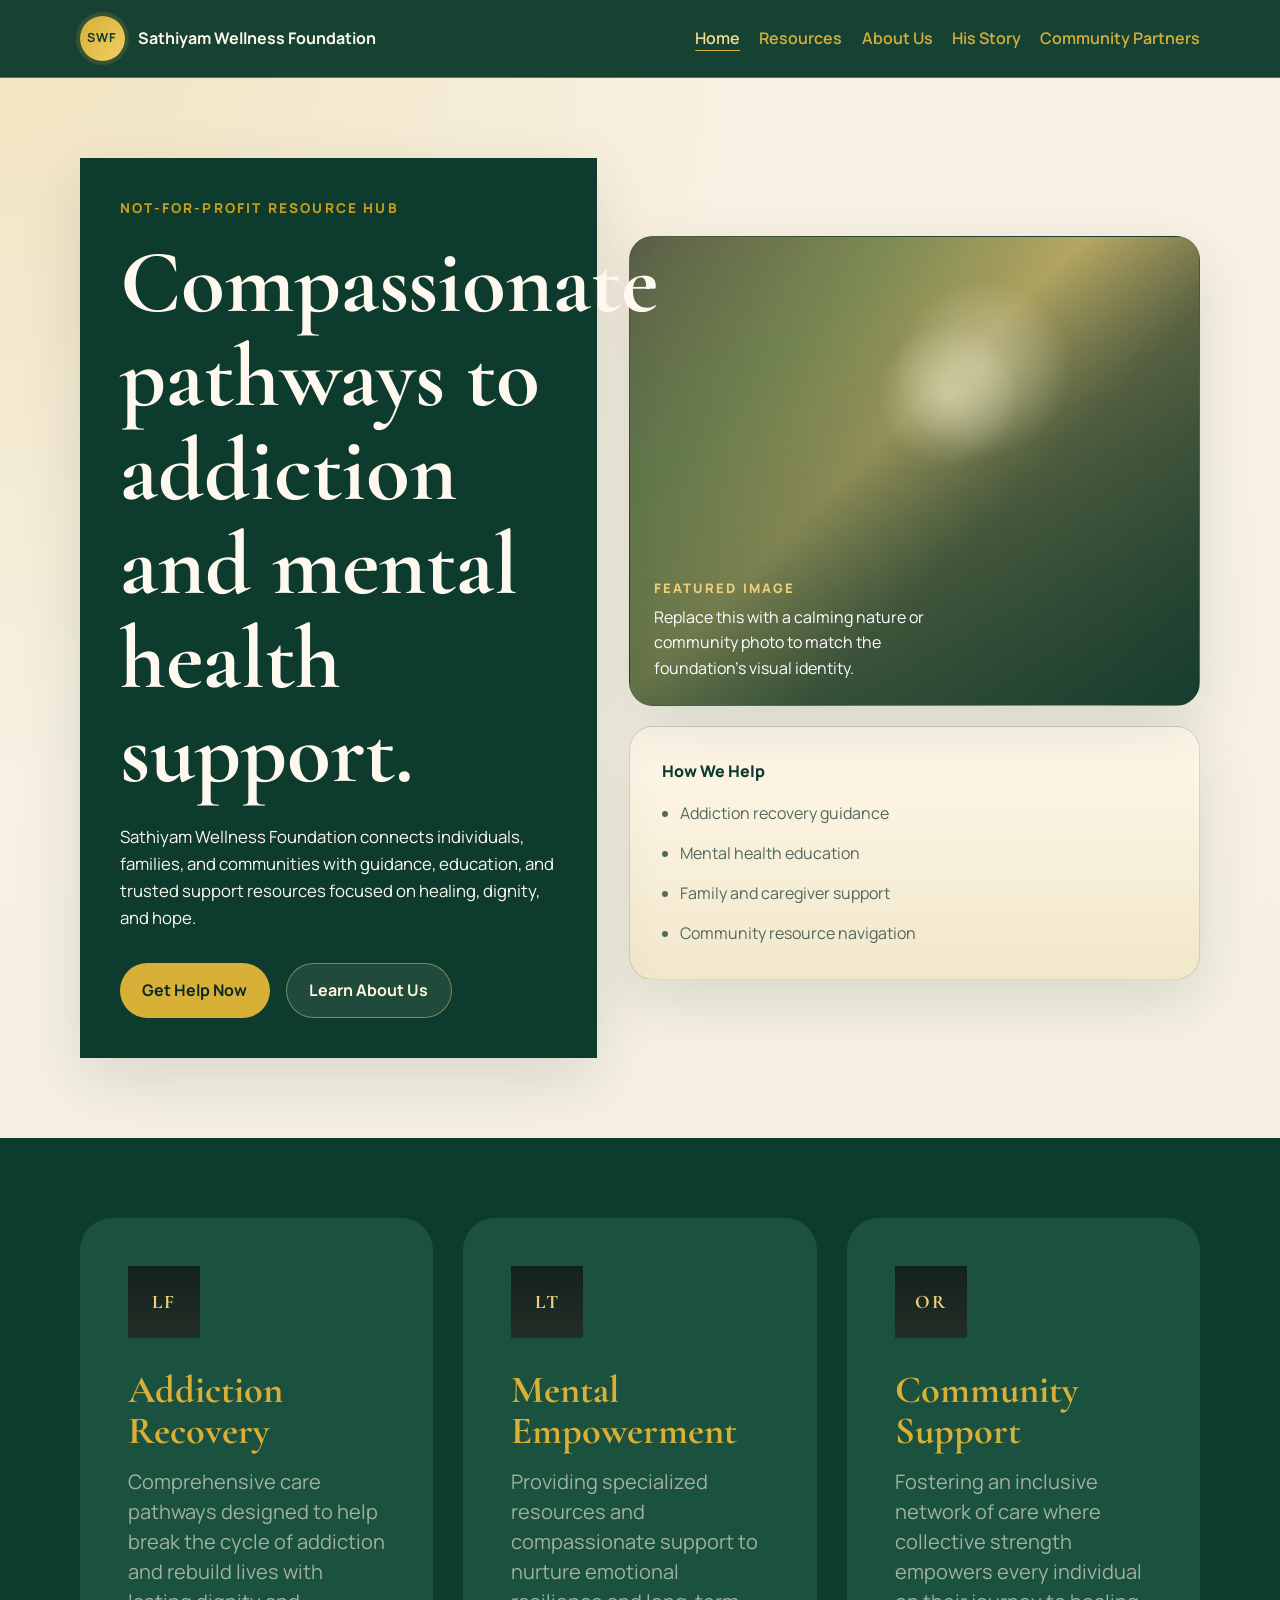
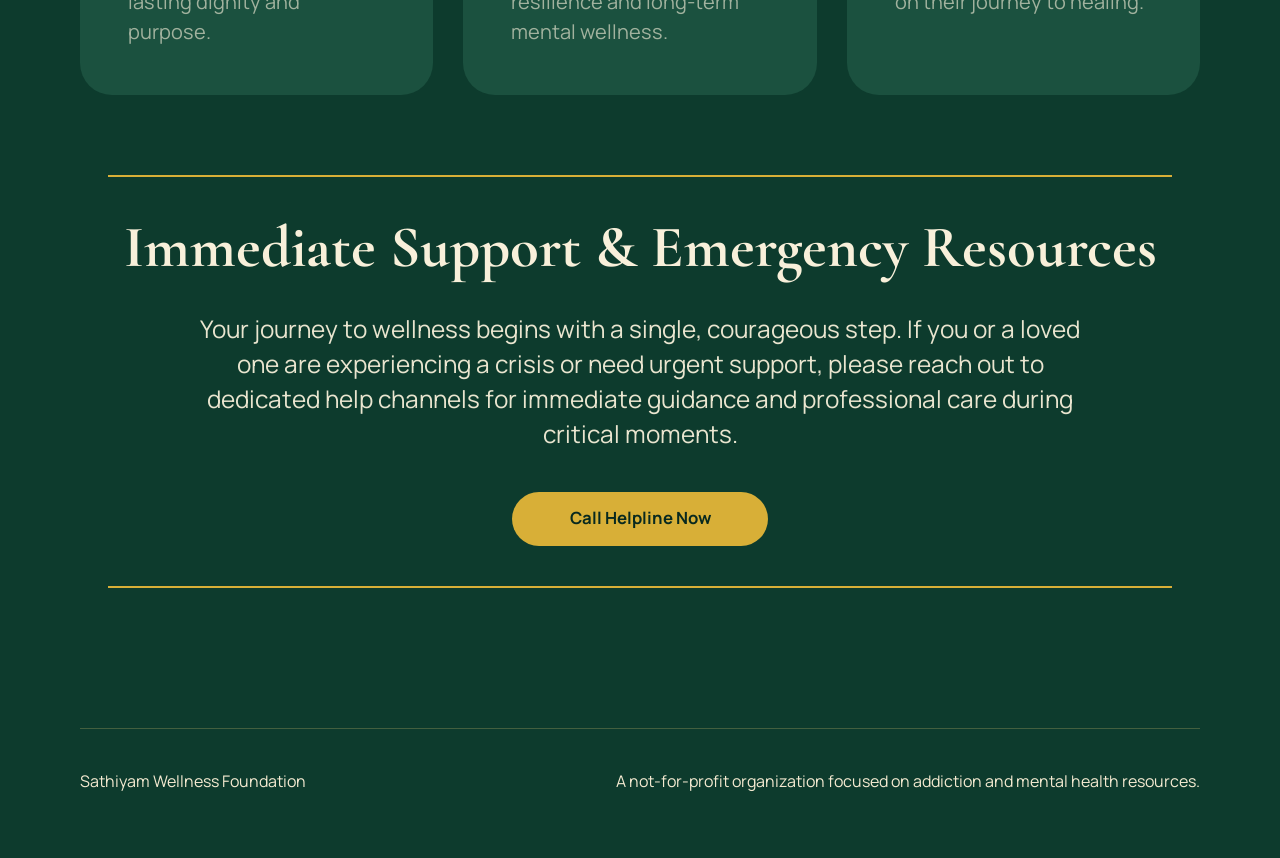
==== index.html @ e99c115e "Initial Website" ====
<!DOCTYPE html>
<html lang="en">
<head>
  <meta charset="UTF-8">
  <meta name="viewport" content="width=device-width, initial-scale=1.0">
  <title>Sathiyam Wellness Foundation</title>
  <meta
    name="description"
    content="Sathiyam Wellness Foundation is a not-for-profit resource hub for addiction and mental health support, education, and community connection."
  >
  <link rel="preconnect" href="https://fonts.googleapis.com">
  <link rel="preconnect" href="https://fonts.gstatic.com" crossorigin>
  <link
    href="https://fonts.googleapis.com/css2?family=Cormorant+Garamond:wght@500;600;700&family=Manrope:wght@400;500;600;700&display=swap"
    rel="stylesheet"
  >
  <link rel="stylesheet" href="styles.css">
</head>
<body>
  <header class="site-header">
    <div class="container">
      <nav class="topbar" aria-label="Primary">
        <a class="brand" href="index.html">
          <span class="brand-mark">SWF</span>
          <span class="brand-text">Sathiyam Wellness Foundation</span>
        </a>
        <div class="nav-links">
          <a href="index.html" aria-current="page">Home</a>
          <a href="resources.html">Resources</a>
          <a href="about.html">About Us</a>
          <a href="his-story.html">His Story</a>
          <a href="community-partners.html">Community Partners</a>
        </div>
      </nav>
    </div>
  </header>

  <main>
    <section class="hero">
      <div class="container hero-grid">
        <div class="hero-copy">
          <p class="eyebrow">Not-for-Profit Resource Hub</p>
          <h1>Compassionate pathways to addiction and mental health support.</h1>
          <p class="hero-text">
            Sathiyam Wellness Foundation connects individuals, families, and communities
            with guidance, education, and trusted support resources focused on healing,
            dignity, and hope.
          </p>
          <div class="hero-actions">
            <a class="button button-primary" href="resources.html">Get Help Now</a>
            <a class="button button-secondary" href="about.html">Learn About Us</a>
          </div>
        </div>

        <div class="hero-visuals">
          <div class="image-placeholder image-placeholder-large" aria-label="Featured image area">
            <div>
              <p class="image-label">Featured Image</p>
              <p class="image-copy">Replace this with a calming nature or community photo to match the foundation's visual identity.</p>
            </div>
          </div>

          <aside class="hero-card" aria-label="Key support areas">
            <p class="card-label">How We Help</p>
            <ul class="support-list">
              <li>Addiction recovery guidance</li>
              <li>Mental health education</li>
              <li>Family and caregiver support</li>
              <li>Community resource navigation</li>
            </ul>
          </aside>
        </div>
      </div>
    </section>

    <section class="section theme-band">
      <div class="container feature-grid">
        <article class="feature-card">
          <div class="feature-icon" aria-hidden="true">LF</div>
          <h3>Addiction Recovery</h3>
          <p>
            Comprehensive care pathways designed to help break the cycle of
            addiction and rebuild lives with lasting dignity and purpose.
          </p>
        </article>
        <article class="feature-card">
          <div class="feature-icon" aria-hidden="true">LT</div>
          <h3>Mental Empowerment</h3>
          <p>
            Providing specialized resources and compassionate support to nurture
            emotional resilience and long-term mental wellness.
          </p>
        </article>
        <article class="feature-card">
          <div class="feature-icon" aria-hidden="true">OR</div>
          <h3>Community Support</h3>
          <p>
            Fostering an inclusive network of care where collective strength
            empowers every individual on their journey to healing.
          </p>
        </article>
      </div>
    </section>

    <section class="section theme-band theme-band-tight">
      <div class="container emergency-panel">
        <div class="emergency-rule" aria-hidden="true"></div>
        <div class="emergency-copy">
          <h2>Immediate Support &amp; Emergency Resources</h2>
          <p>
            Your journey to wellness begins with a single, courageous step. If
            you or a loved one are experiencing a crisis or need urgent support,
            please reach out to dedicated help channels for immediate guidance and
            professional care during critical moments.
          </p>
        </div>
        <a class="button button-primary emergency-button" href="resources.html">Call Helpline Now</a>
        <div class="emergency-rule" aria-hidden="true"></div>
      </div>
    </section>
  </main>

  <footer class="site-footer">
    <div class="container footer-content">
      <p>Sathiyam Wellness Foundation</p>
      <p>A not-for-profit organization focused on addiction and mental health resources.</p>
    </div>
  </footer>
</body>
</html>
---- styles.css ----
:root {
  --bg: #f5f0e3;
  --bg-soft: #e8dcc0;
  --surface: rgba(255, 250, 241, 0.9);
  --surface-strong: #fff8ea;
  --text: #153528;
  --muted: #53685f;
  --line: rgba(15, 59, 45, 0.16);
  --primary: #0d3b2d;
  --primary-dark: #08291f;
  --secondary-green: #1b513f;
  --accent: #d8af37;
  --accent-strong: #c79c1f;
  --accent-soft: #ecd17a;
  --shadow: 0 22px 60px rgba(8, 41, 31, 0.12);
  --radius: 24px;
  --container: 1120px;
}

* {
  box-sizing: border-box;
}

html {
  scroll-behavior: smooth;
}

body {
  margin: 0;
  font-family: "Manrope", sans-serif;
  color: var(--text);
  background:
    radial-gradient(circle at top left, rgba(216, 175, 55, 0.22), transparent 28%),
    linear-gradient(180deg, #f8f2e4 0%, var(--bg) 52%, #efe6d2 100%);
  line-height: 1.6;
}

a {
  color: inherit;
  text-decoration: none;
}

img {
  max-width: 100%;
  display: block;
}

.container {
  width: min(calc(100% - 2rem), var(--container));
  margin: 0 auto;
}

.site-header {
  position: sticky;
  top: 0;
  z-index: 10;
  backdrop-filter: blur(14px);
  background: rgba(13, 59, 45, 0.96);
  border-bottom: 1px solid rgba(236, 209, 122, 0.35);
}

.topbar {
  display: flex;
  align-items: center;
  justify-content: space-between;
  gap: 1.5rem;
  padding: 1rem 0;
}

.brand {
  display: inline-flex;
  align-items: center;
  gap: 0.85rem;
  font-weight: 700;
  color: #fff7e8;
}

.brand-mark {
  display: inline-grid;
  place-items: center;
  width: 2.8rem;
  height: 2.8rem;
  border-radius: 999px;
  background: linear-gradient(135deg, var(--accent), #f0cf63);
  color: var(--primary);
  letter-spacing: 0.08em;
  font-size: 0.78rem;
  box-shadow: 0 0 0 4px rgba(216, 175, 55, 0.16);
}

.brand-text {
  max-width: 15rem;
  line-height: 1.15;
}

.nav-links {
  display: flex;
  flex-wrap: wrap;
  justify-content: flex-end;
  gap: 1.2rem;
}

.nav-links a {
  color: var(--accent);
  font-weight: 600;
}

.nav-links a[aria-current="page"],
.nav-links a:hover,
.nav-links a:focus-visible {
  color: #f7dc8f;
}

.nav-links a[aria-current="page"] {
  text-decoration: underline;
  text-decoration-color: var(--accent);
  text-underline-offset: 0.35rem;
}

.hero,
.section {
  padding: 5rem 0;
}

.hero-grid {
  display: grid;
  grid-template-columns: minmax(0, 0.95fr) minmax(340px, 1.05fr);
  gap: 2rem;
  align-items: center;
}

.eyebrow {
  margin: 0 0 1rem;
  color: var(--accent-strong);
  font-size: 0.85rem;
  font-weight: 800;
  letter-spacing: 0.16em;
  text-transform: uppercase;
}

h1,
h2,
h3 {
  margin: 0;
  font-family: "Cormorant Garamond", serif;
  line-height: 1.05;
}

h1 {
  font-size: clamp(3rem, 7vw, 5.7rem);
  max-width: 11ch;
}

h2 {
  font-size: clamp(2.2rem, 5vw, 3.6rem);
  max-width: 15ch;
}

h3 {
  font-size: 1.8rem;
  margin-bottom: 0.75rem;
}

.hero-text,
.page-copy p {
  color: var(--muted);
  font-size: 1.05rem;
}

.hero-copy {
  position: relative;
  z-index: 1;
  padding: 2.5rem;
  border-radius: 0 0 0 0;
  background: var(--primary);
  color: #fff8ee;
  box-shadow: var(--shadow);
}

.hero-copy h1,
.hero-copy .hero-text {
  color: #fff8ee;
}

.hero-text {
  max-width: 58ch;
  margin: 1.5rem 0 0;
}

.hero-actions {
  display: flex;
  flex-wrap: wrap;
  gap: 1rem;
  margin-top: 2rem;
}

.button {
  display: inline-flex;
  align-items: center;
  justify-content: center;
  min-height: 3.25rem;
  padding: 0.85rem 1.4rem;
  border-radius: 999px;
  font-weight: 700;
  transition: transform 160ms ease, background-color 160ms ease, color 160ms ease;
}

.button:hover,
.button:focus-visible {
  transform: translateY(-1px);
}

.button-primary {
  background: var(--accent);
  color: var(--primary-dark);
}

.button-primary:hover,
.button-primary:focus-visible {
  background: #ebc95d;
}

.button-secondary {
  border: 1px solid rgba(236, 209, 122, 0.46);
  background: rgba(255, 248, 234, 0.08);
  color: #fff6df;
}

.button-secondary:hover,
.button-secondary:focus-visible {
  background: rgba(236, 209, 122, 0.14);
}

.hero-card,
.page-panel,
.image-placeholder,
.feature-card {
  border: 1px solid var(--line);
  border-radius: var(--radius);
  background: var(--surface);
  box-shadow: var(--shadow);
}

.hero-visuals {
  display: grid;
  gap: 1.25rem;
}

.hero-card {
  padding: 2rem;
  background:
    linear-gradient(180deg, rgba(255, 248, 234, 0.98), rgba(241, 231, 201, 0.98));
}

.card-label {
  margin: 0 0 1rem;
  font-weight: 800;
  color: var(--primary);
}

.image-placeholder {
  position: relative;
  overflow: hidden;
  padding: 1.5rem;
  display: flex;
  align-items: end;
  min-height: 260px;
  background:
    linear-gradient(180deg, rgba(13, 59, 45, 0.12), rgba(13, 59, 45, 0.56)),
    radial-gradient(circle at 62% 28%, rgba(255, 239, 188, 0.78), transparent 18%),
    linear-gradient(135deg, #5d5c42 0%, #8e9656 26%, #ceb66a 44%, #6b6b46 62%, #233f2f 100%);
  color: #fff;
}

.image-placeholder::before {
  content: "";
  position: absolute;
  inset: 0;
  background:
    linear-gradient(135deg, rgba(255, 255, 255, 0.04), transparent 42%),
    radial-gradient(circle at 56% 34%, rgba(255, 247, 215, 0.45), transparent 16%);
  pointer-events: none;
}

.image-placeholder-large {
  min-height: 470px;
}

.image-placeholder-tall {
  min-height: 420px;
}

.image-label {
  margin: 0 0 0.35rem;
  color: var(--accent-soft);
  font-size: 0.82rem;
  font-weight: 800;
  letter-spacing: 0.16em;
  text-transform: uppercase;
}

.image-copy {
  margin: 0;
  max-width: 28ch;
  font-size: 1rem;
}

.support-list {
  margin: 0;
  padding-left: 1.15rem;
  color: var(--muted);
}

.support-list li + li {
  margin-top: 0.9rem;
}

.page-panel {
  padding: 2rem;
}

.resources-section {
  padding-top: 2.5rem;
}

.resources-header {
  display: grid;
  gap: 1rem;
  margin-bottom: 2rem;
}

.resources-header h2 {
  max-width: 18ch;
}

.resource-grid {
  display: grid;
  grid-template-columns: repeat(3, minmax(0, 1fr));
  gap: 1.5rem;
}

.resource-card {
  display: grid;
  gap: 1rem;
  padding: 1.75rem;
  border: 1px solid rgba(15, 59, 45, 0.14);
  border-radius: 1.5rem;
  background: rgba(255, 250, 241, 0.92);
  box-shadow: var(--shadow);
}

.resource-type {
  margin: 0;
  color: var(--accent-strong);
  font-size: 0.82rem;
  font-weight: 800;
  letter-spacing: 0.12em;
  text-transform: uppercase;
}

.resource-card h3 {
  margin-bottom: 0;
  color: var(--primary);
  font-size: 2.1rem;
}

.resource-description {
  margin: 0;
  color: var(--muted);
}

.resource-meta {
  display: grid;
  gap: 0.65rem;
  padding-top: 0.35rem;
  border-top: 1px solid rgba(15, 59, 45, 0.12);
}

.resource-meta p {
  margin: 0;
  color: var(--text);
  word-break: break-word;
}

.resource-meta span {
  display: inline-block;
  min-width: 5.4rem;
  color: var(--primary);
  font-weight: 700;
}

.theme-band {
  background: var(--primary);
  color: #f8f0da;
}

.theme-band-tight {
  padding-top: 0;
}

.feature-grid {
  display: grid;
  grid-template-columns: repeat(3, minmax(0, 1fr));
  gap: 1.9rem;
}

.feature-card {
  min-height: 350px;
  padding: 3rem;
  border: none;
  background: var(--secondary-green);
  color: #f6edd9;
  border-radius: 2rem;
  box-shadow: none;
}

.feature-icon {
  display: inline-grid;
  place-items: center;
  width: 4.5rem;
  height: 4.5rem;
  margin-bottom: 2rem;
  background: linear-gradient(180deg, rgba(19, 30, 25, 0.92), rgba(35, 43, 36, 0.92));
  color: var(--accent-soft);
  font-family: "Cormorant Garamond", serif;
  font-size: 1.2rem;
  font-weight: 700;
  letter-spacing: 0.08em;
}

.feature-card h3 {
  margin-bottom: 1rem;
  color: var(--accent);
  font-size: clamp(2rem, 3vw, 2.5rem);
}

.feature-card p {
  margin: 0;
  color: rgba(244, 237, 217, 0.62);
  font-size: clamp(1.05rem, 1.6vw, 1.25rem);
  line-height: 1.5;
}

.emergency-panel {
  display: grid;
  gap: 2.5rem;
  padding: 0 1.75rem 1.75rem;
}

.emergency-rule {
  height: 2px;
  background: var(--accent);
}

.emergency-copy {
  display: grid;
  justify-items: center;
  gap: 2rem;
  text-align: center;
}

.emergency-copy h2 {
  max-width: none;
  color: #f8f0da;
  font-size: clamp(2.4rem, 4.6vw, 4.2rem);
}

.emergency-copy p {
  max-width: 56rem;
  margin: 0;
  color: rgba(248, 240, 218, 0.94);
  font-size: clamp(1.15rem, 1.9vw, 1.55rem);
  line-height: 1.45;
}

.emergency-button {
  justify-self: center;
  min-width: 16rem;
  font-size: 1.05rem;
}

.site-footer {
  padding: 2rem 0 3rem;
  background: var(--primary);
}

.footer-content {
  display: flex;
  flex-wrap: wrap;
  justify-content: space-between;
  gap: 1rem;
  color: #f4ead1;
  border-top: 1px solid rgba(236, 209, 122, 0.24);
  padding-top: 1.5rem;
}

.page-hero {
  padding: 4rem 0 5rem;
}

.page-copy {
  max-width: 62ch;
}

@media (max-width: 900px) {
  .hero-grid,
  .feature-grid,
  .resource-grid {
    grid-template-columns: 1fr;
  }

  .topbar {
    align-items: flex-start;
    flex-direction: column;
  }

  .nav-links {
    justify-content: flex-start;
  }

  .hero-copy {
    padding: 2rem;
  }

  .feature-card {
    min-height: auto;
    padding: 2.25rem;
  }

  h1 {
    max-width: 13ch;
  }
}

@media (max-width: 640px) {
  .hero,
  .section,
  .page-hero {
    padding: 3.5rem 0;
  }

  .brand-text {
    max-width: none;
  }

  .nav-links {
    gap: 0.85rem 1rem;
  }

  h1 {
    font-size: clamp(2.6rem, 14vw, 4rem);
  }

  h2 {
    max-width: none;
  }
}
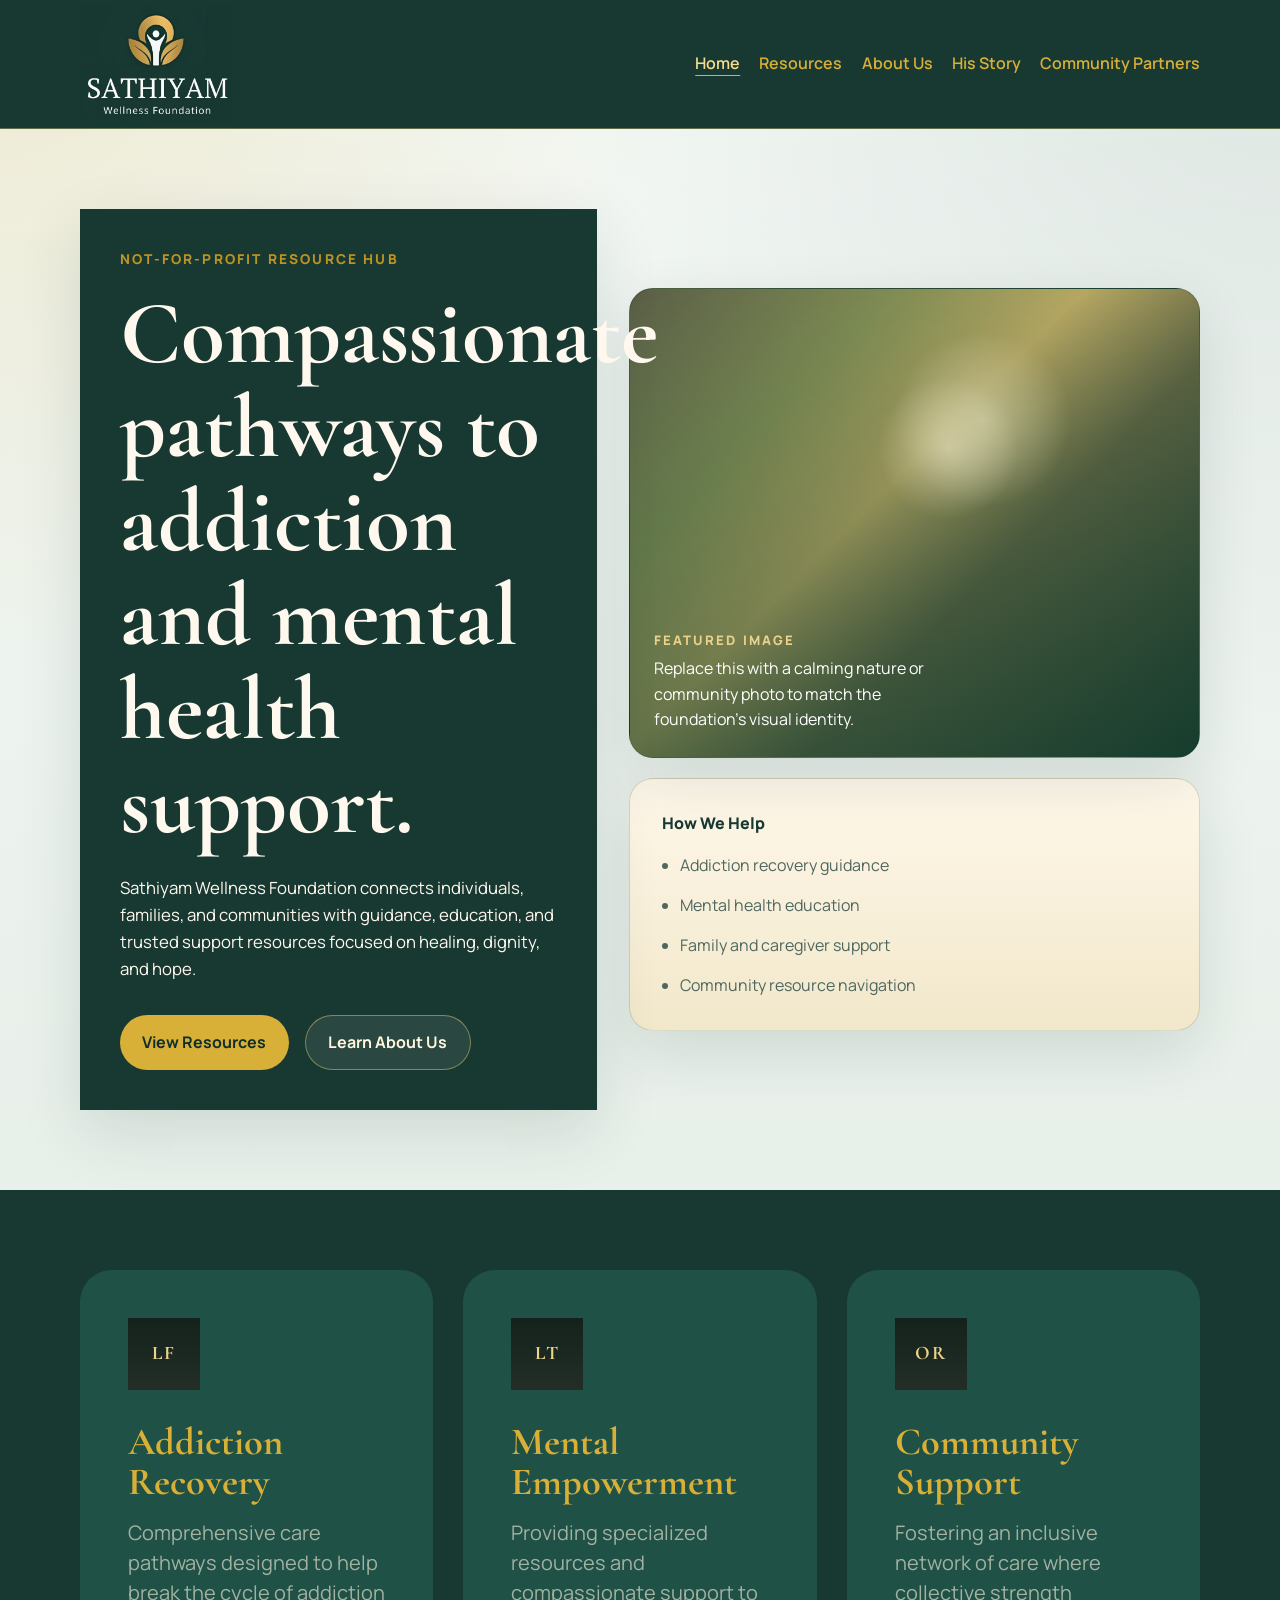
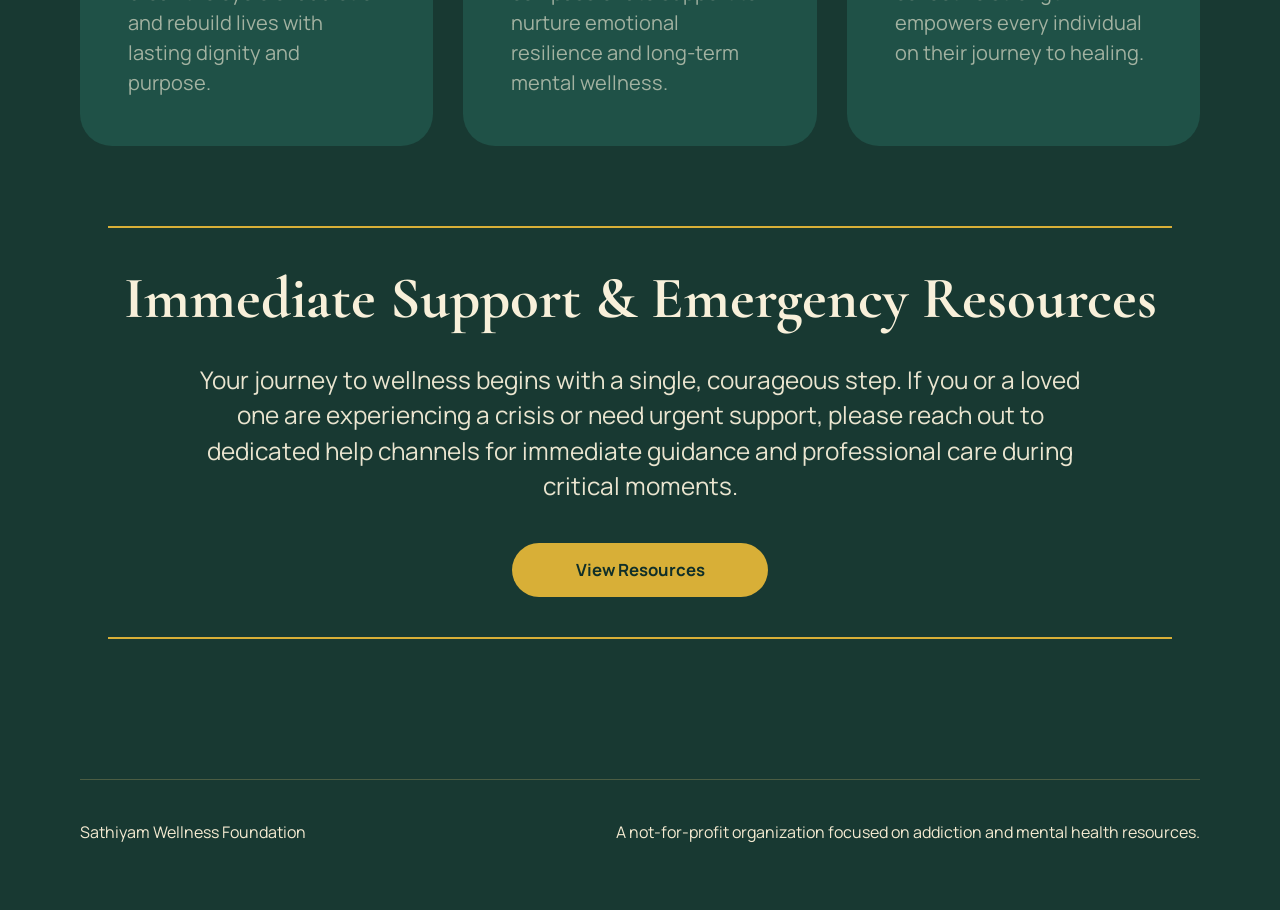
==== commit 32e8cd4e: "Design for About Us nad His Story page and other design ammendments" ====
--- a/index.html
+++ b/index.html
@@ -21,8 +21,7 @@
     <div class="container">
       <nav class="topbar" aria-label="Primary">
         <a class="brand" href="index.html">
-          <span class="brand-mark">SWF</span>
-          <span class="brand-text">Sathiyam Wellness Foundation</span>
+          <img class="brand-mark" src="logo_green_bg_crop.jpg" alt="Sathiyam Wellness Foundation logo">
         </a>
         <div class="nav-links">
           <a href="index.html" aria-current="page">Home</a>
@@ -47,7 +46,7 @@
             dignity, and hope.
           </p>
           <div class="hero-actions">
-            <a class="button button-primary" href="resources.html">Get Help Now</a>
+            <a class="button button-primary" href="resources.html">View Resources</a>
             <a class="button button-secondary" href="about.html">Learn About Us</a>
           </div>
         </div>
@@ -114,7 +113,7 @@
             professional care during critical moments.
           </p>
         </div>
-        <a class="button button-primary emergency-button" href="resources.html">Call Helpline Now</a>
+        <a class="button button-primary emergency-button" href="resources.html">View Resources</a>
         <div class="emergency-rule" aria-hidden="true"></div>
       </div>
     </section>
--- a/styles.css
+++ b/styles.css
@@ -1,18 +1,18 @@
 :root {
-  --bg: #f5f0e3;
-  --bg-soft: #e8dcc0;
-  --surface: rgba(255, 250, 241, 0.9);
-  --surface-strong: #fff8ea;
-  --text: #153528;
-  --muted: #53685f;
-  --line: rgba(15, 59, 45, 0.16);
-  --primary: #0d3b2d;
-  --primary-dark: #08291f;
-  --secondary-green: #1b513f;
+  --bg: #e7efe9;
+  --bg-soft: #d6e3dc;
+  --surface: rgba(249, 252, 250, 0.92);
+  --surface-strong: #f8fcf9;
+  --text: #183932;
+  --muted: #4f675f;
+  --line: rgba(24, 57, 50, 0.16);
+  --primary: #183932;
+  --primary-dark: #102f29;
+  --secondary-green: #1f5147;
   --accent: #d8af37;
-  --accent-strong: #c79c1f;
-  --accent-soft: #ecd17a;
-  --shadow: 0 22px 60px rgba(8, 41, 31, 0.12);
+  --accent-strong: #bd9321;
+  --accent-soft: #ead28a;
+  --shadow: 0 22px 60px rgba(16, 47, 41, 0.12);
   --radius: 24px;
   --container: 1120px;
 }
@@ -30,8 +30,9 @@
   font-family: "Manrope", sans-serif;
   color: var(--text);
   background:
-    radial-gradient(circle at top left, rgba(216, 175, 55, 0.22), transparent 28%),
-    linear-gradient(180deg, #f8f2e4 0%, var(--bg) 52%, #efe6d2 100%);
+    radial-gradient(circle at top left, rgba(216, 175, 55, 0.18), transparent 24%),
+    radial-gradient(circle at top right, rgba(31, 81, 71, 0.1), transparent 26%),
+    linear-gradient(180deg, #f4f8f5 0%, var(--bg) 52%, #dce8e1 100%);
   line-height: 1.6;
 }
 
@@ -55,7 +56,7 @@
   top: 0;
   z-index: 10;
   backdrop-filter: blur(14px);
-  background: rgba(13, 59, 45, 0.96);
+  background: #183932;
   border-bottom: 1px solid rgba(236, 209, 122, 0.35);
 }
 
@@ -64,33 +65,20 @@
   align-items: center;
   justify-content: space-between;
   gap: 1.5rem;
-  padding: 1rem 0;
+  padding: 0.3rem 0;
 }
 
 .brand {
   display: inline-flex;
   align-items: center;
-  gap: 0.85rem;
-  font-weight: 700;
   color: #fff7e8;
 }
 
 .brand-mark {
-  display: inline-grid;
-  place-items: center;
-  width: 2.8rem;
-  height: 2.8rem;
-  border-radius: 999px;
-  background: linear-gradient(135deg, var(--accent), #f0cf63);
-  color: var(--primary);
-  letter-spacing: 0.08em;
-  font-size: 0.78rem;
-  box-shadow: 0 0 0 4px rgba(216, 175, 55, 0.16);
-}
-
-.brand-text {
-  max-width: 15rem;
-  line-height: 1.15;
+  width: clamp(7rem, 14vw, 9.5rem);
+  height: auto;
+  object-fit: contain;
+  flex-shrink: 0;
 }
 
 .nav-links {
@@ -502,10 +490,80 @@
   max-width: 62ch;
 }
 
+.story-layout {
+  display: grid;
+  grid-template-columns: minmax(0, 1fr) minmax(0, 1fr);
+  gap: 2rem;
+  align-items: stretch;
+}
+
+.story-text {
+  display: flex;
+  flex-direction: column;
+  justify-content: center;
+  padding: 0.5rem 0.5rem 0.5rem 0;
+}
+
+.story-copy {
+  max-width: 60ch;
+}
+
+.story-copy p {
+  margin: 0;
+  color: var(--muted);
+  font-size: 1.05rem;
+}
+
+.story-copy .section-heading {
+  display: inline-flex;
+  align-items: center;
+  gap: 0.8rem;
+  margin: 0 0 1.4rem;
+  color: var(--primary);
+  font-family: "Cormorant Garamond", serif;
+  font-size: 1.65rem;
+  font-weight: 700;
+  letter-spacing: 0.02em;
+  line-height: 1.1;
+}
+
+.story-copy .section-heading::before {
+  content: "";
+  width: 2.5rem;
+  height: 1px;
+  background: linear-gradient(90deg, var(--accent), rgba(216, 175, 55, 0.15));
+}
+
+.story-copy p + p {
+  margin-top: 1.2rem;
+}
+
+.story-image-slot {
+  min-height: 420px;
+}
+
+.story-image-placeholder {
+  height: 100%;
+  min-height: 420px;
+  border: 1px solid var(--line);
+  border-radius: var(--radius);
+  background:
+    linear-gradient(180deg, rgba(13, 59, 45, 0.18), rgba(13, 59, 45, 0.52)),
+    radial-gradient(circle at 68% 22%, rgba(255, 240, 192, 0.72), transparent 18%),
+    linear-gradient(135deg, #435343 0%, #7f8a58 28%, #d5b86a 56%, #284738 100%);
+  box-shadow: var(--shadow);
+  color: #fff8ee;
+  display: flex;
+  flex-direction: column;
+  justify-content: flex-end;
+  padding: 2rem;
+}
+
 @media (max-width: 900px) {
   .hero-grid,
   .feature-grid,
-  .resource-grid {
+  .resource-grid,
+  .story-layout {
     grid-template-columns: 1fr;
   }
 
@@ -525,6 +583,10 @@
   .feature-card {
     min-height: auto;
     padding: 2.25rem;
+  }
+
+  .story-text {
+    padding-right: 0;
   }
 
   h1 {
@@ -539,10 +601,6 @@
     padding: 3.5rem 0;
   }
 
-  .brand-text {
-    max-width: none;
-  }
-
   .nav-links {
     gap: 0.85rem 1rem;
   }
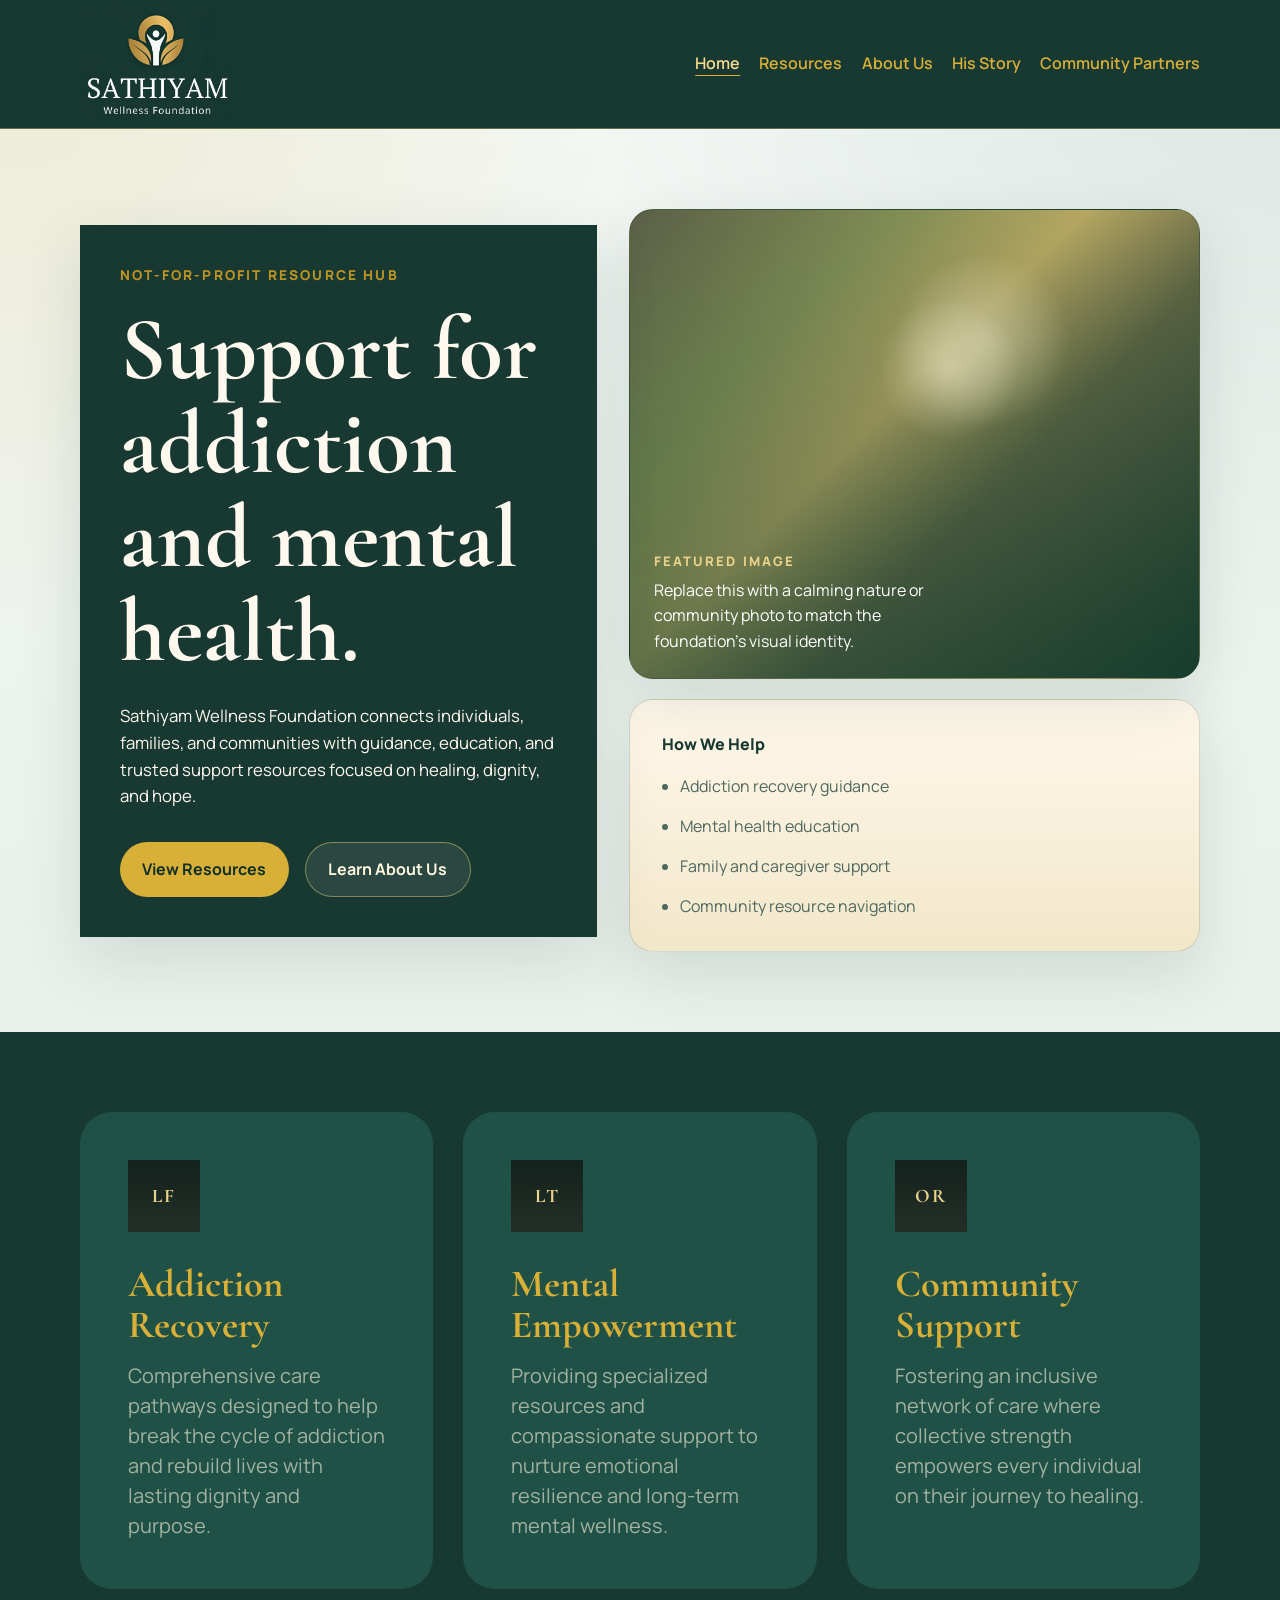
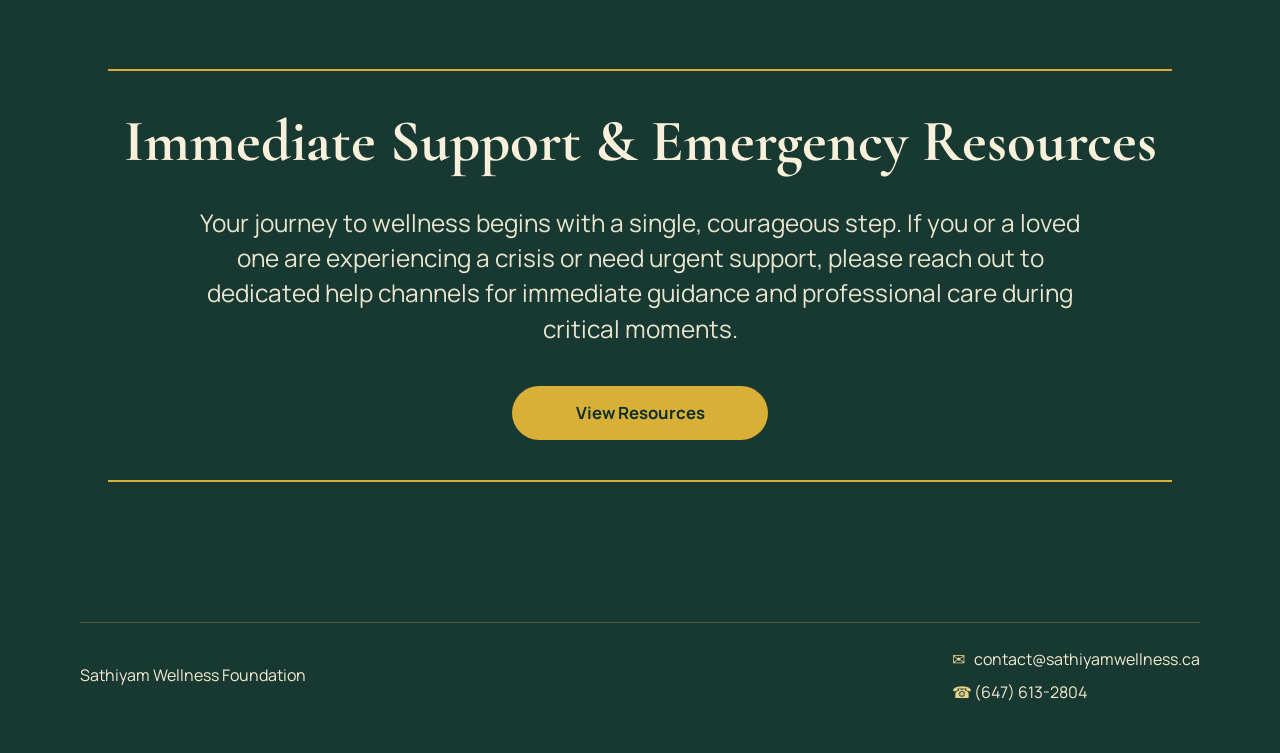
==== commit a9c4fc5c: "Footer addition and other small revisions" ====
--- a/index.html
+++ b/index.html
@@ -39,7 +39,7 @@
       <div class="container hero-grid">
         <div class="hero-copy">
           <p class="eyebrow">Not-for-Profit Resource Hub</p>
-          <h1>Compassionate pathways to addiction and mental health support.</h1>
+          <h1>Support for addiction and mental health.</h1>
           <p class="hero-text">
             Sathiyam Wellness Foundation connects individuals, families, and communities
             with guidance, education, and trusted support resources focused on healing,
@@ -122,7 +122,10 @@
   <footer class="site-footer">
     <div class="container footer-content">
       <p>Sathiyam Wellness Foundation</p>
-      <p>A not-for-profit organization focused on addiction and mental health resources.</p>
+      <div class="footer-contact">
+        <p><span aria-hidden="true">✉</span> <a href="mailto:contact@sathiyamwellness.ca">contact@sathiyamwellness.ca</a></p>
+        <p><span aria-hidden="true">☎</span> <a href="tel:16476132804">(647) 613-2804</a></p>
+      </div>
     </div>
   </footer>
 </body>
--- a/styles.css
+++ b/styles.css
@@ -22,11 +22,15 @@
 }
 
 html {
+  min-height: 100%;
   scroll-behavior: smooth;
 }
 
 body {
-  margin: 0;
+  min-height: 100vh;
+  margin: 0;
+  display: flex;
+  flex-direction: column;
   font-family: "Manrope", sans-serif;
   color: var(--text);
   background:
@@ -34,6 +38,10 @@
     radial-gradient(circle at top right, rgba(31, 81, 71, 0.1), transparent 26%),
     linear-gradient(180deg, #f4f8f5 0%, var(--bg) 52%, #dce8e1 100%);
   line-height: 1.6;
+}
+
+main {
+  flex: 1;
 }
 
 a {
@@ -482,6 +490,20 @@
   padding-top: 1.5rem;
 }
 
+.footer-contact p {
+  margin: 0;
+}
+
+.footer-contact p + p {
+  margin-top: 0.45rem;
+}
+
+.footer-contact span {
+  display: inline-block;
+  width: 1.2rem;
+  color: var(--accent-soft);
+}
+
 .page-hero {
   padding: 4rem 0 5rem;
 }
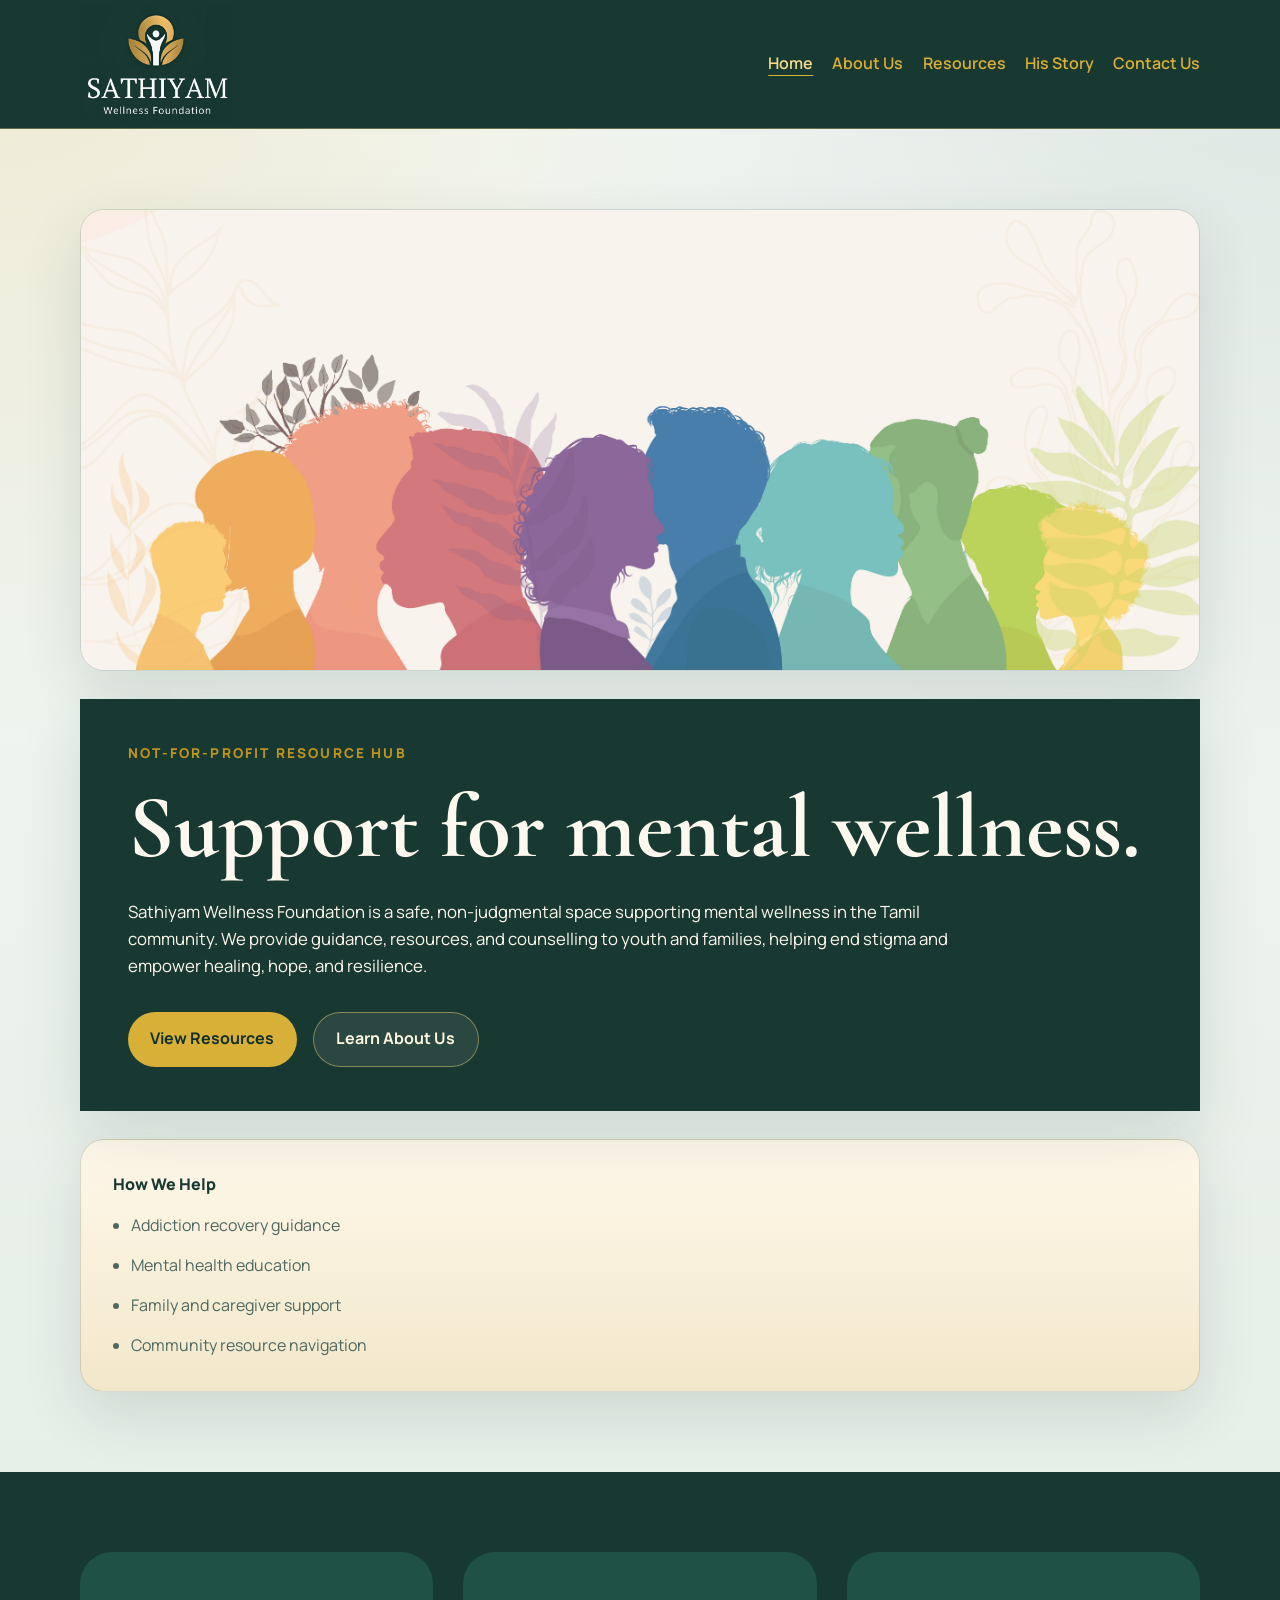
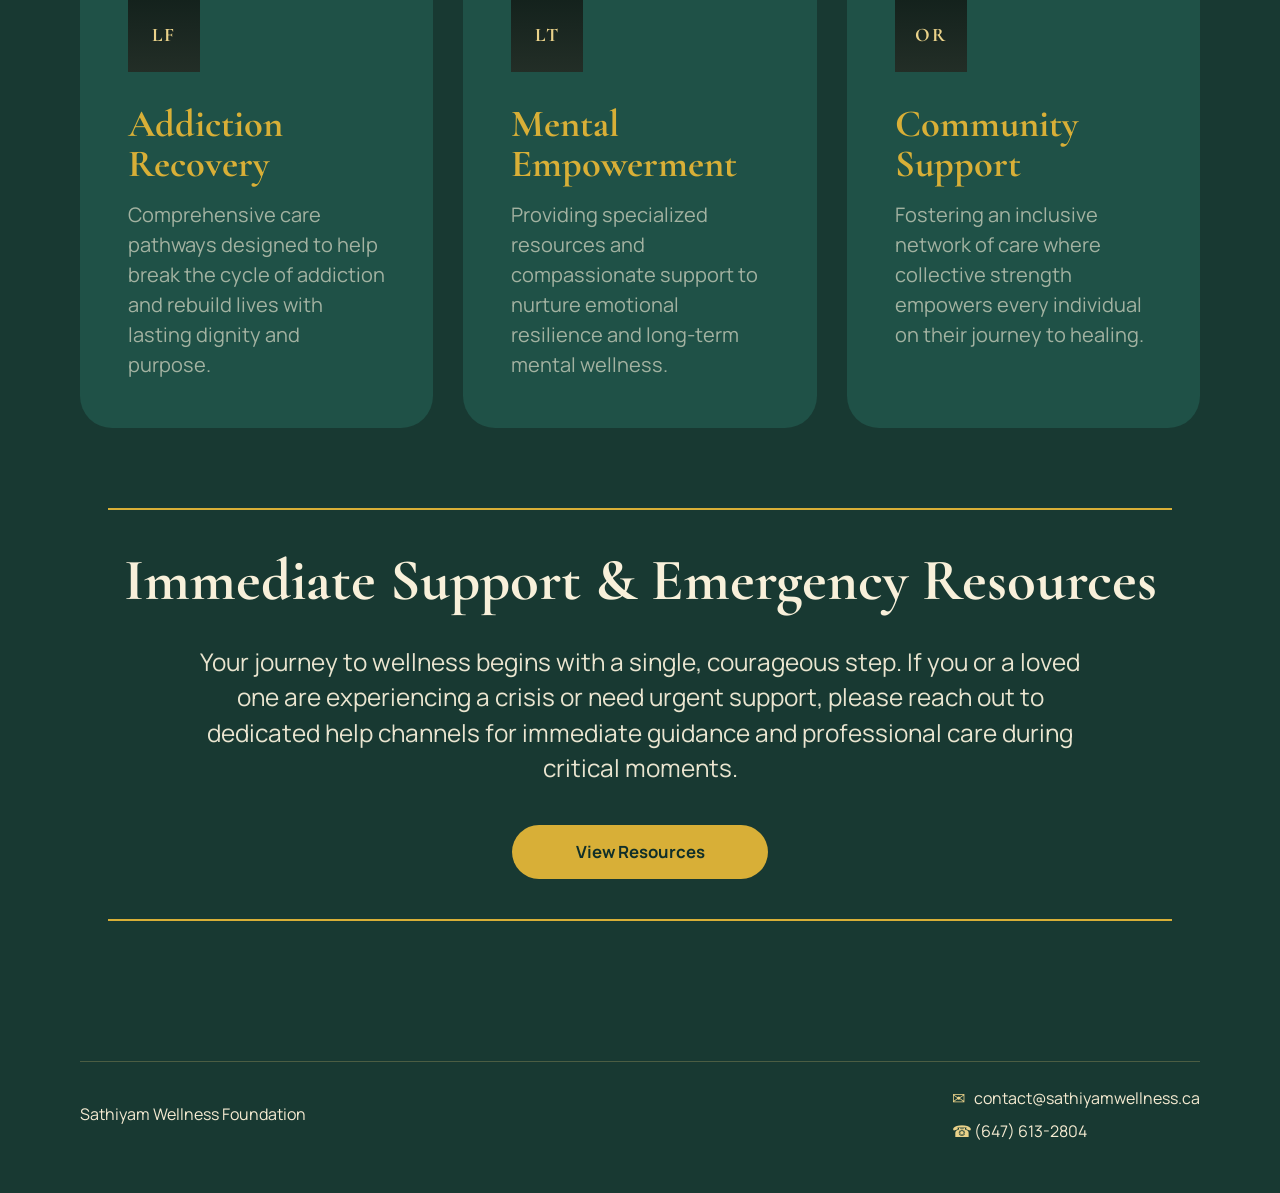
==== commit 5bda0ca3: "Add images and other small amendments" ====
--- a/index.html
+++ b/index.html
@@ -25,10 +25,10 @@
         </a>
         <div class="nav-links">
           <a href="index.html" aria-current="page">Home</a>
+          <a href="about.html">About Us</a>
           <a href="resources.html">Resources</a>
-          <a href="about.html">About Us</a>
           <a href="his-story.html">His Story</a>
-          <a href="community-partners.html">Community Partners</a>
+          <a href="contact.html">Contact Us</a>
         </div>
       </nav>
     </div>
@@ -36,14 +36,16 @@
 
   <main>
     <section class="hero">
-      <div class="container hero-grid">
-        <div class="hero-copy">
+      <div class="container home-flow">
+        <div class="home-banner" aria-label="Featured image area">
+          <img class="home-banner-image" src="home_page.jpg" alt="Sathiyam Wellness Foundation home page featured image">
+        </div>
+
+        <div class="hero-copy home-copy-block">
           <p class="eyebrow">Not-for-Profit Resource Hub</p>
-          <h1>Support for addiction and mental health.</h1>
+          <h1>Support for mental wellness.</h1>
           <p class="hero-text">
-            Sathiyam Wellness Foundation connects individuals, families, and communities
-            with guidance, education, and trusted support resources focused on healing,
-            dignity, and hope.
+            Sathiyam Wellness Foundation is a safe, non-judgmental space supporting mental wellness in the Tamil community. We provide guidance, resources, and counselling to youth and families, helping end stigma and empower healing, hope, and resilience.
           </p>
           <div class="hero-actions">
             <a class="button button-primary" href="resources.html">View Resources</a>
@@ -51,24 +53,15 @@
           </div>
         </div>
 
-        <div class="hero-visuals">
-          <div class="image-placeholder image-placeholder-large" aria-label="Featured image area">
-            <div>
-              <p class="image-label">Featured Image</p>
-              <p class="image-copy">Replace this with a calming nature or community photo to match the foundation's visual identity.</p>
-            </div>
-          </div>
-
-          <aside class="hero-card" aria-label="Key support areas">
-            <p class="card-label">How We Help</p>
-            <ul class="support-list">
-              <li>Addiction recovery guidance</li>
-              <li>Mental health education</li>
-              <li>Family and caregiver support</li>
-              <li>Community resource navigation</li>
-            </ul>
-          </aside>
-        </div>
+        <aside class="hero-card home-support-block" aria-label="Key support areas">
+          <p class="card-label">How We Help</p>
+          <ul class="support-list">
+            <li>Addiction recovery guidance</li>
+            <li>Mental health education</li>
+            <li>Family and caregiver support</li>
+            <li>Community resource navigation</li>
+          </ul>
+        </aside>
       </div>
     </section>
 
--- a/styles.css
+++ b/styles.css
@@ -125,6 +125,11 @@
   align-items: center;
 }
 
+.home-flow {
+  display: grid;
+  gap: 1.75rem;
+}
+
 .eyebrow {
   margin: 0 0 1rem;
   color: var(--accent-strong);
@@ -240,6 +245,43 @@
 .hero-visuals {
   display: grid;
   gap: 1.25rem;
+}
+
+.home-banner {
+  min-height: 360px;
+  overflow: hidden;
+  border: 1px solid var(--line);
+  border-radius: var(--radius);
+  box-shadow: var(--shadow);
+}
+
+.home-banner-image {
+  width: 100%;
+  min-height: 360px;
+  max-height: 460px;
+  object-fit: cover;
+}
+
+.home-copy-block,
+.home-support-block {
+  width: 100%;
+}
+
+.home-copy-block {
+  padding: 2.75rem 3rem;
+}
+
+.home-copy-block h1 {
+  max-width: none;
+}
+
+.home-copy-block .hero-text {
+  max-width: none;
+  width: min(100%, 86ch);
+}
+
+.home-support-block {
+  padding: 2rem 2.25rem;
 }
 
 .hero-card {
@@ -316,33 +358,71 @@
 }
 
 .resources-section {
-  padding-top: 2.5rem;
+  padding-top: 0.25rem;
 }
 
 .resources-header {
   display: grid;
+  gap: 0.8rem;
+  margin-bottom: 2.2rem;
+}
+
+.resources-title {
+  display: inline-flex;
+  align-items: center;
   gap: 1rem;
-  margin-bottom: 2rem;
-}
-
-.resources-header h2 {
-  max-width: 18ch;
+  margin: 0;
+  color: var(--primary);
+  font-family: "Cormorant Garamond", serif;
+  font-size: clamp(2.6rem, 5vw, 4.1rem);
+  font-weight: 700;
+  line-height: 1;
+}
+
+.resources-title::before {
+  content: "";
+  width: 3.5rem;
+  height: 1px;
+  background: linear-gradient(90deg, var(--accent), rgba(216, 175, 55, 0.18));
 }
 
 .resource-grid {
   display: grid;
-  grid-template-columns: repeat(3, minmax(0, 1fr));
+  grid-template-columns: 1fr;
   gap: 1.5rem;
 }
 
 .resource-card {
   display: grid;
-  gap: 1rem;
+  grid-template-columns: minmax(160px, 220px) minmax(0, 1fr);
+  gap: 1.5rem;
+  align-items: stretch;
   padding: 1.75rem;
   border: 1px solid rgba(15, 59, 45, 0.14);
   border-radius: 1.5rem;
   background: rgba(255, 250, 241, 0.92);
   box-shadow: var(--shadow);
+}
+
+.resource-logo-slot {
+  display: grid;
+  place-items: center;
+  min-height: 170px;
+  border: 1px dashed rgba(24, 57, 50, 0.26);
+  border-radius: 1.25rem;
+  background:
+    linear-gradient(180deg, rgba(248, 252, 249, 0.96), rgba(223, 234, 228, 0.96));
+  color: var(--primary);
+  font-size: 0.95rem;
+  font-weight: 700;
+  letter-spacing: 0.08em;
+  text-transform: uppercase;
+}
+
+.resource-card-body {
+  display: grid;
+  gap: 1rem;
+  align-content: center;
 }
 
 .resource-type {
@@ -502,6 +582,112 @@
   display: inline-block;
   width: 1.2rem;
   color: var(--accent-soft);
+}
+
+.contact-section {
+  padding-top: 0.5rem;
+}
+
+.contact-grid {
+  display: grid;
+  grid-template-columns: minmax(0, 1.2fr) minmax(280px, 0.8fr);
+  gap: 2rem;
+  align-items: start;
+}
+
+.contact-panel {
+  padding: 2rem;
+  border: 1px solid var(--line);
+  border-radius: var(--radius);
+  background: var(--surface);
+  box-shadow: var(--shadow);
+}
+
+.contact-intro {
+  margin: 0 0 1.6rem;
+  color: var(--muted);
+  font-size: 1.05rem;
+}
+
+.contact-form {
+  display: grid;
+  gap: 1.15rem;
+}
+
+.contact-field {
+  display: grid;
+  gap: 0.45rem;
+}
+
+.contact-field span {
+  color: var(--primary);
+  font-size: 0.95rem;
+  font-weight: 700;
+}
+
+.contact-field input,
+.contact-field textarea {
+  width: 100%;
+  padding: 0.95rem 1rem;
+  border: 1px solid rgba(24, 57, 50, 0.18);
+  border-radius: 1rem;
+  background: rgba(255, 255, 255, 0.82);
+  color: var(--text);
+  font: inherit;
+}
+
+.contact-field textarea {
+  min-height: 11rem;
+  resize: vertical;
+}
+
+.contact-field input:focus,
+.contact-field textarea:focus {
+  outline: 2px solid rgba(216, 175, 55, 0.28);
+  border-color: rgba(189, 147, 33, 0.58);
+}
+
+.contact-submit {
+  justify-self: start;
+}
+
+.contact-note {
+  margin: 0;
+  color: var(--muted);
+  font-size: 0.95rem;
+}
+
+.contact-details-panel {
+  align-self: stretch;
+}
+
+.contact-details-list {
+  display: grid;
+  gap: 1rem;
+  margin-top: 1.5rem;
+}
+
+.contact-detail {
+  padding: 1.1rem 1.2rem;
+  border: 1px solid rgba(24, 57, 50, 0.12);
+  border-radius: 1.1rem;
+  background: rgba(255, 255, 255, 0.56);
+}
+
+.contact-detail-label {
+  margin: 0 0 0.35rem;
+  color: var(--accent-strong);
+  font-size: 0.8rem;
+  font-weight: 800;
+  letter-spacing: 0.12em;
+  text-transform: uppercase;
+}
+
+.contact-detail-value {
+  margin: 0;
+  color: var(--primary);
+  font-size: 1.05rem;
+  font-weight: 600;
 }
 
 .page-hero {
@@ -581,11 +767,47 @@
   padding: 2rem;
 }
 
+.story-photo {
+  width: 100%;
+  height: 100%;
+  object-fit: cover;
+  border-radius: calc(var(--radius) - 8px);
+}
+
+.story-image-clean {
+  border: none;
+  background: transparent;
+  box-shadow: none;
+  padding: 0;
+}
+
+.about-layout {
+  grid-template-columns: 1fr;
+  gap: 2.25rem;
+}
+
+.about-text {
+  padding-right: 0;
+}
+
+.about-text .story-copy {
+  max-width: none;
+}
+
+.about-image-slot {
+  min-height: 0;
+}
+
+.about-image-slot .story-image-placeholder {
+  min-height: 320px;
+}
+
 @media (max-width: 900px) {
   .hero-grid,
   .feature-grid,
   .resource-grid,
-  .story-layout {
+  .story-layout,
+  .contact-grid {
     grid-template-columns: 1fr;
   }
 
@@ -605,6 +827,10 @@
   .feature-card {
     min-height: auto;
     padding: 2.25rem;
+  }
+
+  .resource-card {
+    grid-template-columns: 1fr;
   }
 
   .story-text {
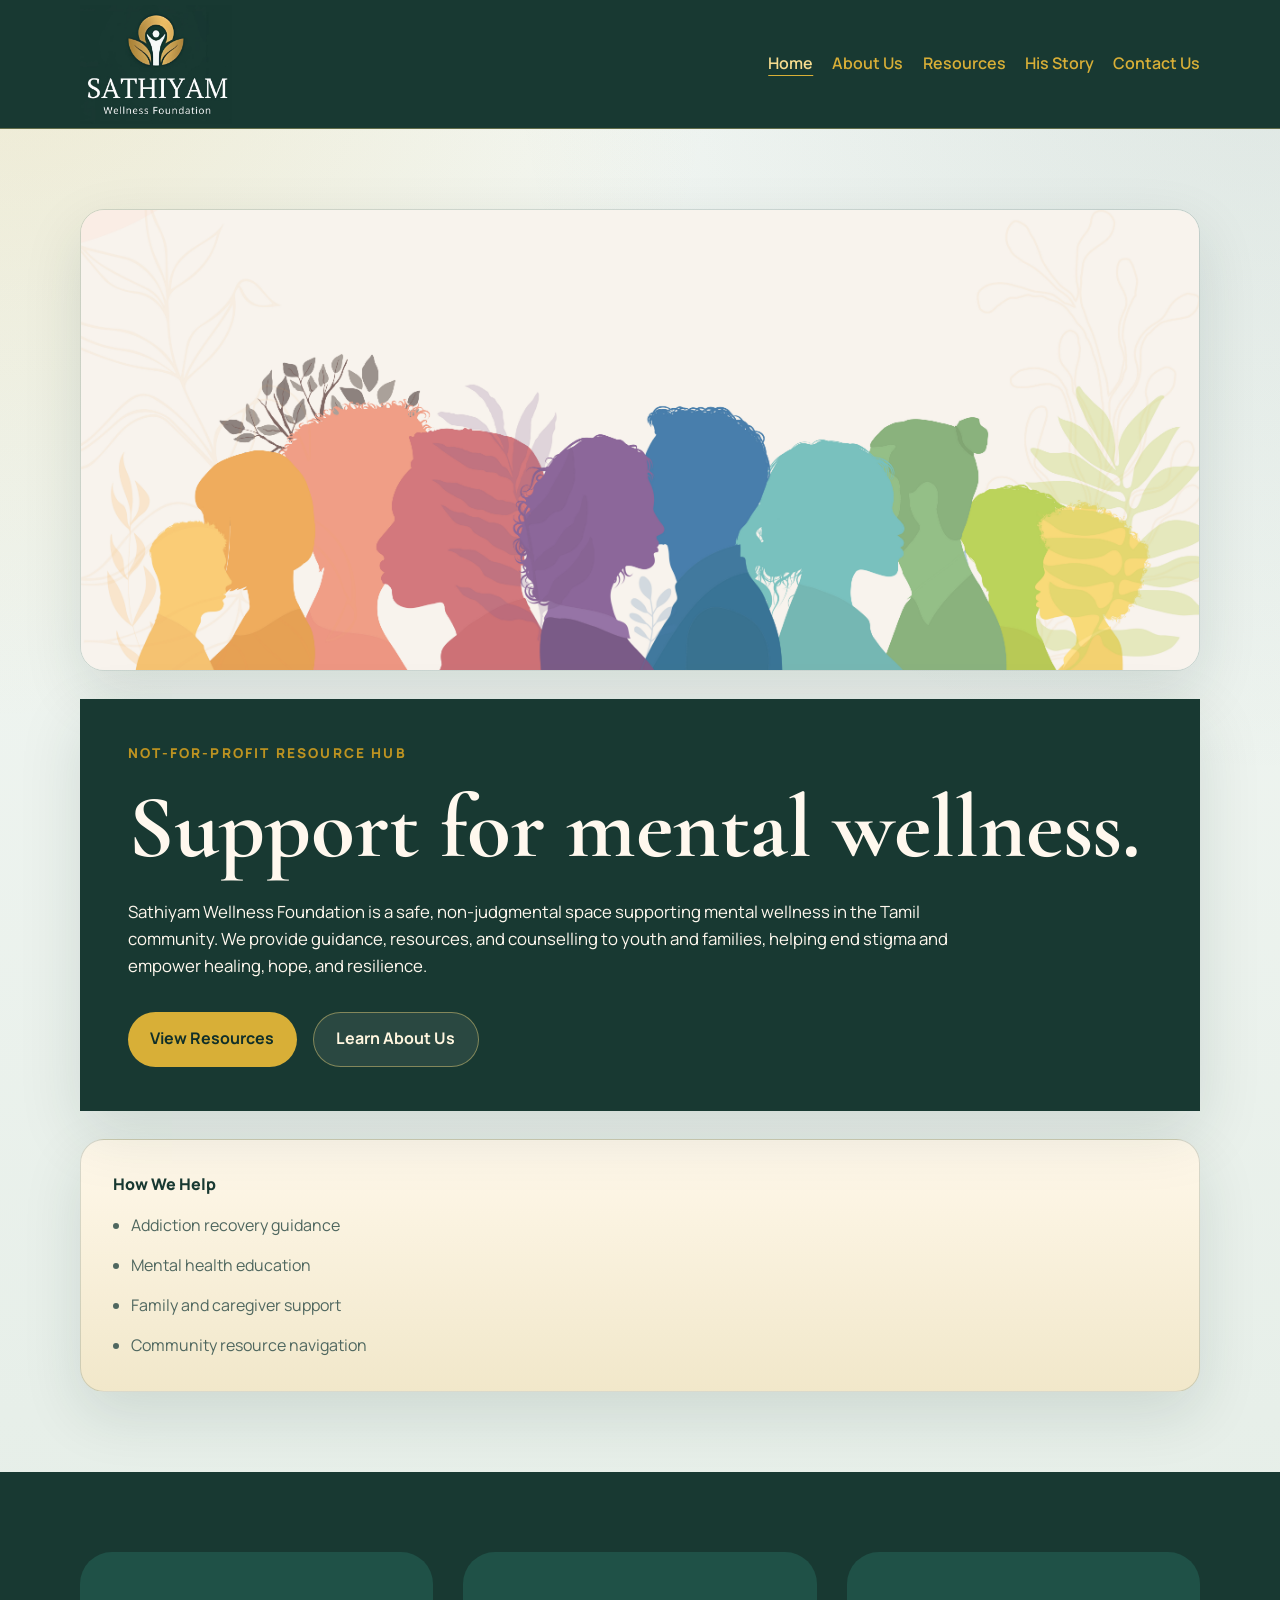
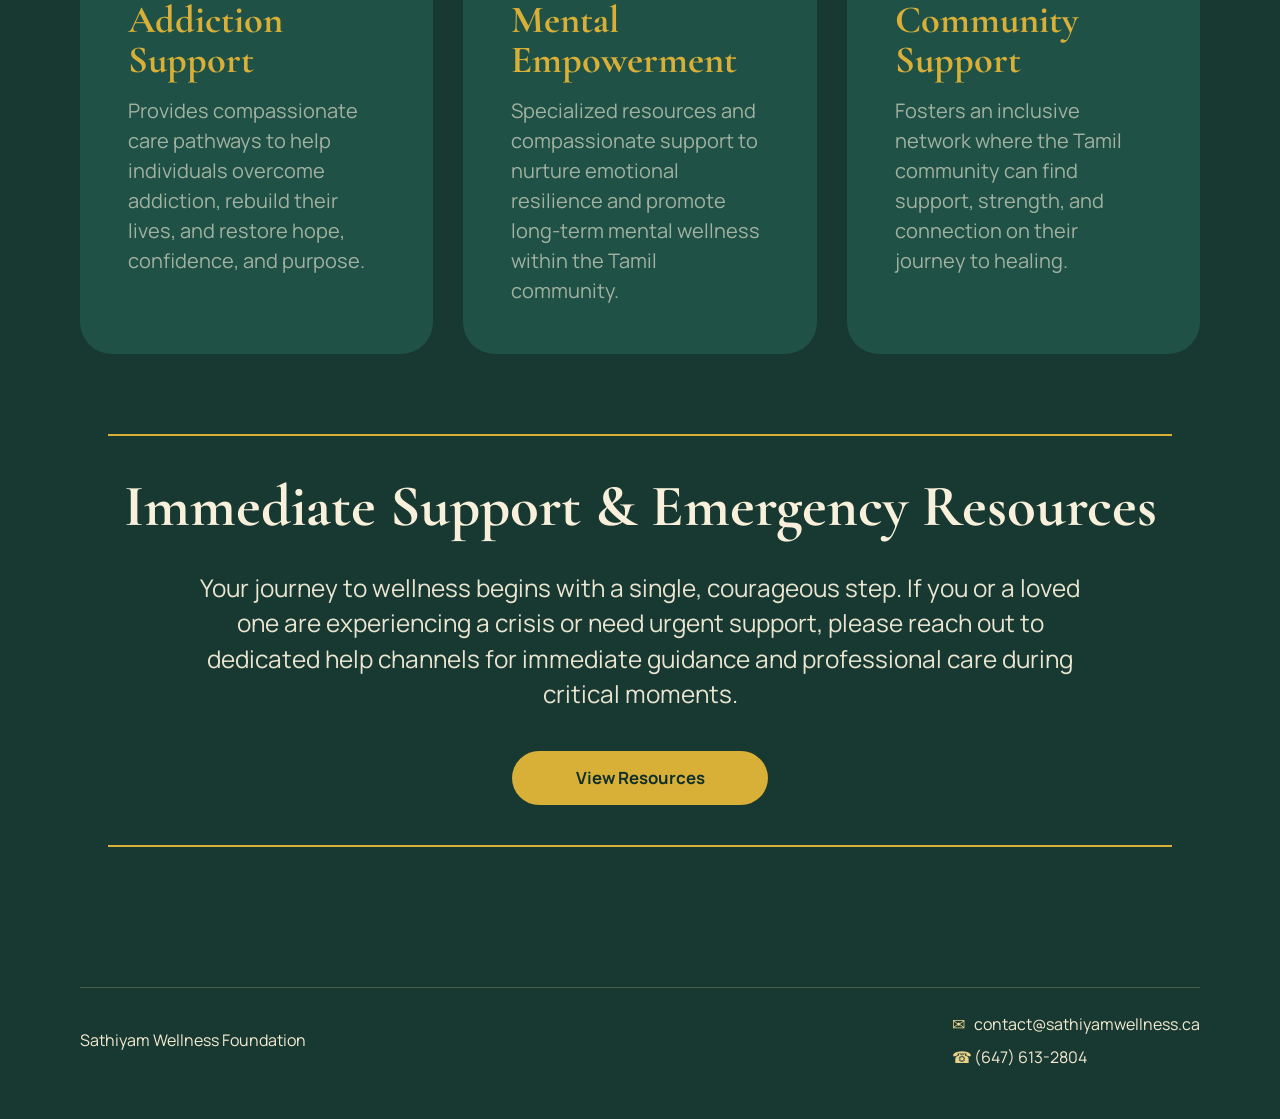
==== commit b830e318: "Attempting contact us form submission" ====
--- a/index.html
+++ b/index.html
@@ -68,27 +68,21 @@
     <section class="section theme-band">
       <div class="container feature-grid">
         <article class="feature-card">
-          <div class="feature-icon" aria-hidden="true">LF</div>
-          <h3>Addiction Recovery</h3>
+          <h3>Addiction Support</h3>
           <p>
-            Comprehensive care pathways designed to help break the cycle of
-            addiction and rebuild lives with lasting dignity and purpose.
+            Provides compassionate care pathways to help individuals overcome addiction, rebuild their lives, and restore hope, confidence, and purpose.
           </p>
         </article>
         <article class="feature-card">
-          <div class="feature-icon" aria-hidden="true">LT</div>
           <h3>Mental Empowerment</h3>
           <p>
-            Providing specialized resources and compassionate support to nurture
-            emotional resilience and long-term mental wellness.
+            Specialized resources and compassionate support to nurture emotional resilience and promote long-term mental wellness within the Tamil community.
           </p>
         </article>
         <article class="feature-card">
-          <div class="feature-icon" aria-hidden="true">OR</div>
           <h3>Community Support</h3>
           <p>
-            Fostering an inclusive network of care where collective strength
-            empowers every individual on their journey to healing.
+            Fosters an inclusive network where the Tamil community can find support, strength, and connection on their journey to healing.
           </p>
         </article>
       </div>
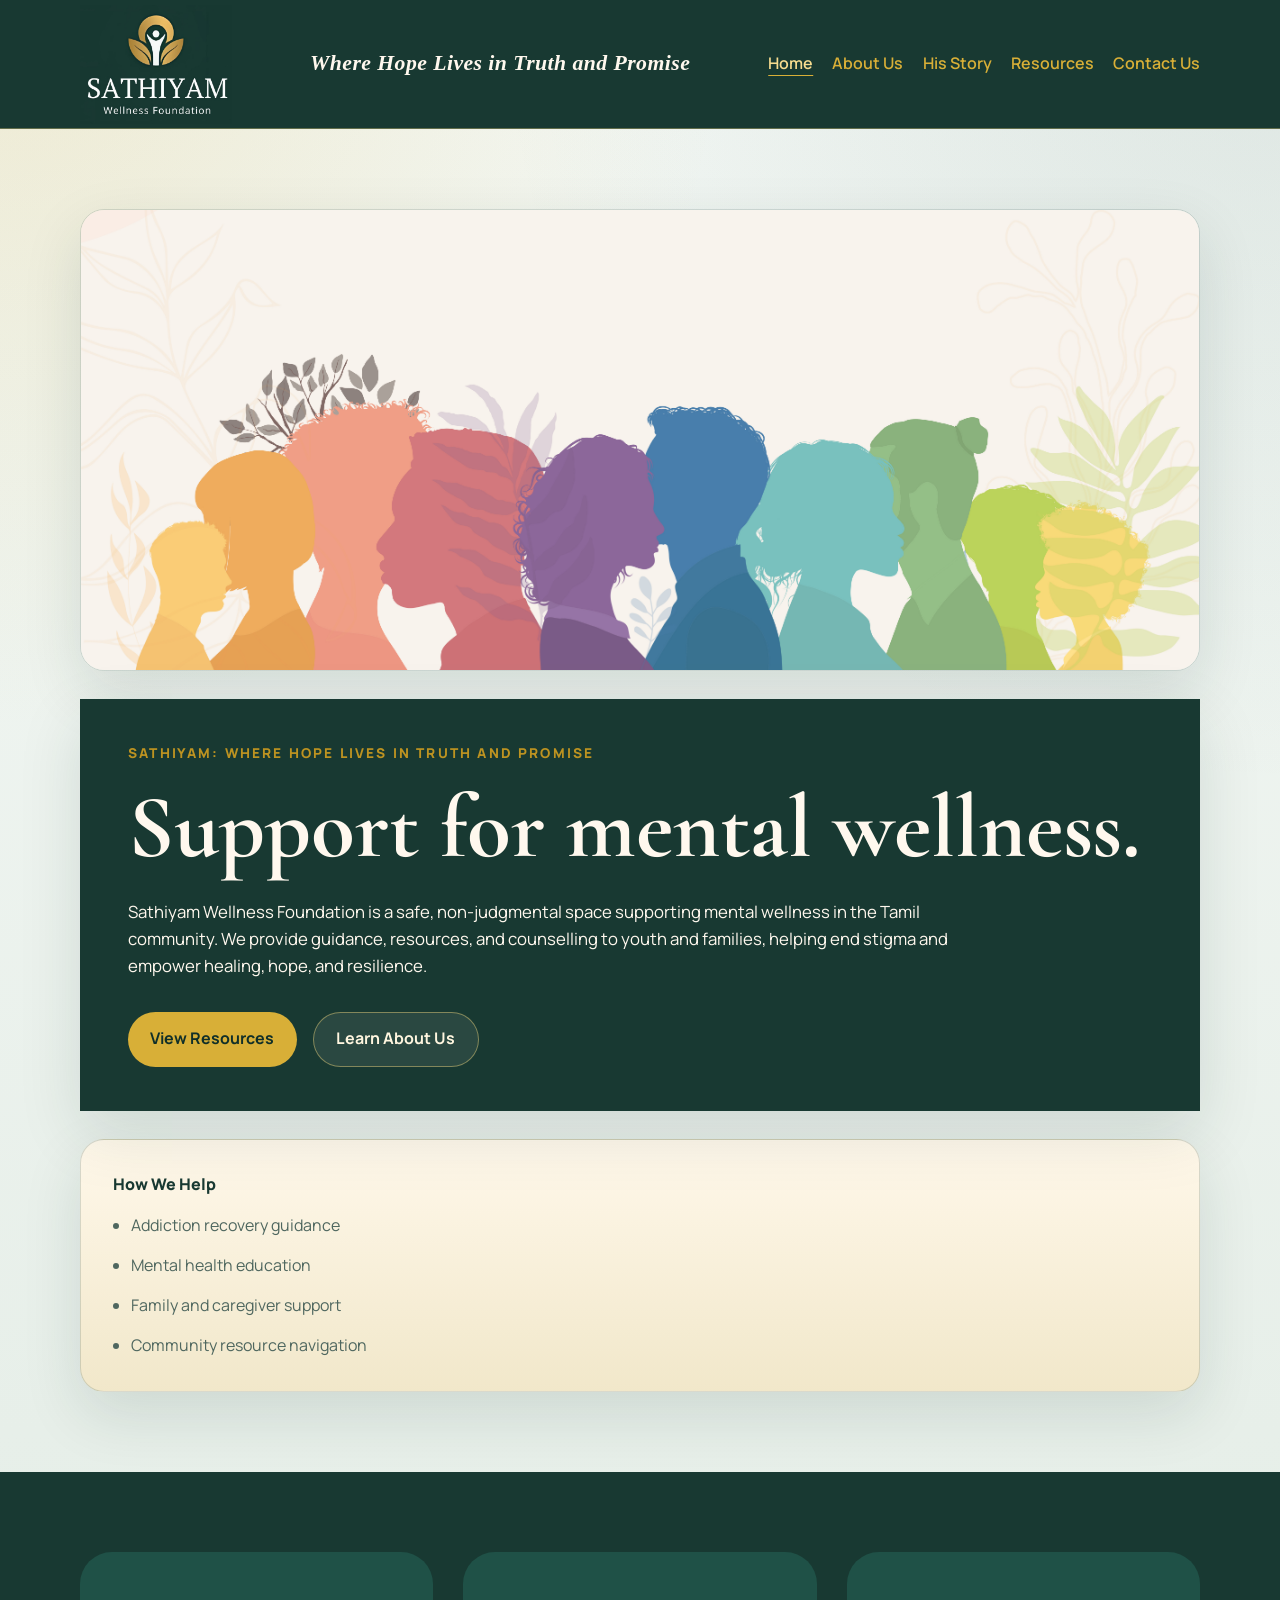
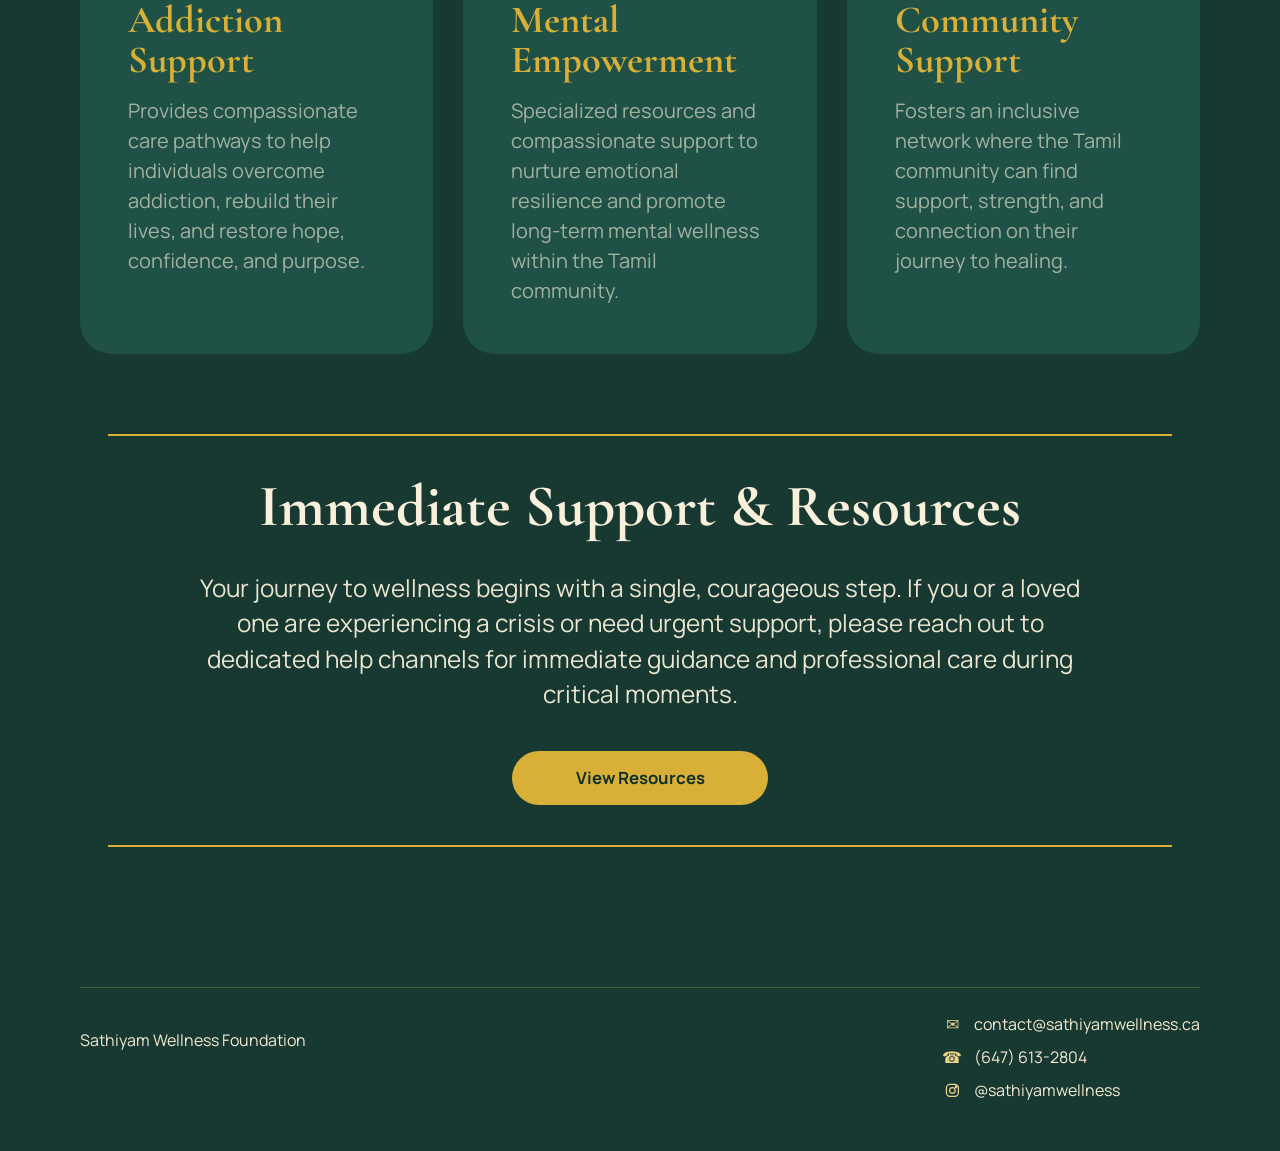
==== commit ff62a1d7: "Add resource logos and descriptions, added motto to header and other small amendments" ====
--- a/index.html
+++ b/index.html
@@ -23,11 +23,12 @@
         <a class="brand" href="index.html">
           <img class="brand-mark" src="logo_green_bg_crop.jpg" alt="Sathiyam Wellness Foundation logo">
         </a>
+        <p class="site-motto">Where Hope Lives in Truth and Promise</p>
         <div class="nav-links">
           <a href="index.html" aria-current="page">Home</a>
           <a href="about.html">About Us</a>
+          <a href="his-story.html">His Story</a>
           <a href="resources.html">Resources</a>
-          <a href="his-story.html">His Story</a>
           <a href="contact.html">Contact Us</a>
         </div>
       </nav>
@@ -42,7 +43,7 @@
         </div>
 
         <div class="hero-copy home-copy-block">
-          <p class="eyebrow">Not-for-Profit Resource Hub</p>
+          <p class="eyebrow">Sathiyam: Where Hope Lives in Truth and Promise</p>
           <h1>Support for mental wellness.</h1>
           <p class="hero-text">
             Sathiyam Wellness Foundation is a safe, non-judgmental space supporting mental wellness in the Tamil community. We provide guidance, resources, and counselling to youth and families, helping end stigma and empower healing, hope, and resilience.
@@ -92,7 +93,7 @@
       <div class="container emergency-panel">
         <div class="emergency-rule" aria-hidden="true"></div>
         <div class="emergency-copy">
-          <h2>Immediate Support &amp; Emergency Resources</h2>
+          <h2>Immediate Support &amp; Resources</h2>
           <p>
             Your journey to wellness begins with a single, courageous step. If
             you or a loved one are experiencing a crisis or need urgent support,
@@ -106,14 +107,17 @@
     </section>
   </main>
 
-  <footer class="site-footer">
+    <footer class="site-footer">
     <div class="container footer-content">
       <p>Sathiyam Wellness Foundation</p>
       <div class="footer-contact">
-        <p><span aria-hidden="true">✉</span> <a href="mailto:contact@sathiyamwellness.ca">contact@sathiyamwellness.ca</a></p>
-        <p><span aria-hidden="true">☎</span> <a href="tel:16476132804">(647) 613-2804</a></p>
+        <p><span aria-hidden="true">&#9993;</span> <a href="mailto:contact@sathiyamwellness.ca">contact@sathiyamwellness.ca</a></p>
+        <p><span aria-hidden="true">&#9742;</span> <a href="tel:16476132804">(647) 613-2804</a></p>
+        <p><span class="social-icon" aria-hidden="true"><svg viewBox="0 0 24 24" focusable="false"><rect x="3.5" y="3.5" width="17" height="17" rx="5"></rect><circle cx="12" cy="12" r="4"></circle><circle cx="17.3" cy="6.7" r="1.2" fill="currentColor" stroke="none"></circle></svg></span> <a href="https://instagram.com/sathiyamwellness">@sathiyamwellness</a></p>
       </div>
     </div>
   </footer>
 </body>
 </html>
+
+
--- a/styles.css
+++ b/styles.css
@@ -89,6 +89,18 @@
   flex-shrink: 0;
 }
 
+.site-motto {
+  margin: 0;
+  color: #fff8ee;
+  font-family: "Cormorant Garamond", serif;
+  font-size: clamp(1.15rem, 1.7vw, 1.55rem);
+  font-style: italic;
+  font-weight: 700;
+  letter-spacing: 0.02em;
+  line-height: 1.1;
+  text-align: center;
+}
+
 .nav-links {
   display: flex;
   flex-wrap: wrap;
@@ -419,6 +431,18 @@
   text-transform: uppercase;
 }
 
+.resource-logo-image {
+  max-width: 100%;
+  max-height: 120px;
+  width: auto;
+  height: auto;
+  object-fit: contain;
+}
+
+.resource-logo-image-large {
+  max-height: 150px;
+}
+
 .resource-card-body {
   display: grid;
   gap: 1rem;
@@ -572,6 +596,9 @@
 
 .footer-contact p {
   margin: 0;
+  display: flex;
+  align-items: center;
+  gap: 0.7rem;
 }
 
 .footer-contact p + p {
@@ -579,9 +606,25 @@
 }
 
 .footer-contact span {
-  display: inline-block;
-  width: 1.2rem;
+  display: inline-flex;
+  align-items: center;
+  justify-content: center;
+  width: 1.35rem;
+  min-width: 1.35rem;
   color: var(--accent-soft);
+}
+
+.footer-contact .social-icon svg {
+  width: 1.05rem;
+  height: 1.05rem;
+  display: block;
+}
+
+.footer-contact .social-icon svg rect,
+.footer-contact .social-icon svg circle {
+  stroke: currentColor;
+  stroke-width: 1.8;
+  fill: none;
 }
 
 .contact-section {
@@ -816,6 +859,10 @@
     flex-direction: column;
   }
 
+  .site-motto {
+    text-align: left;
+  }
+
   .nav-links {
     justify-content: flex-start;
   }
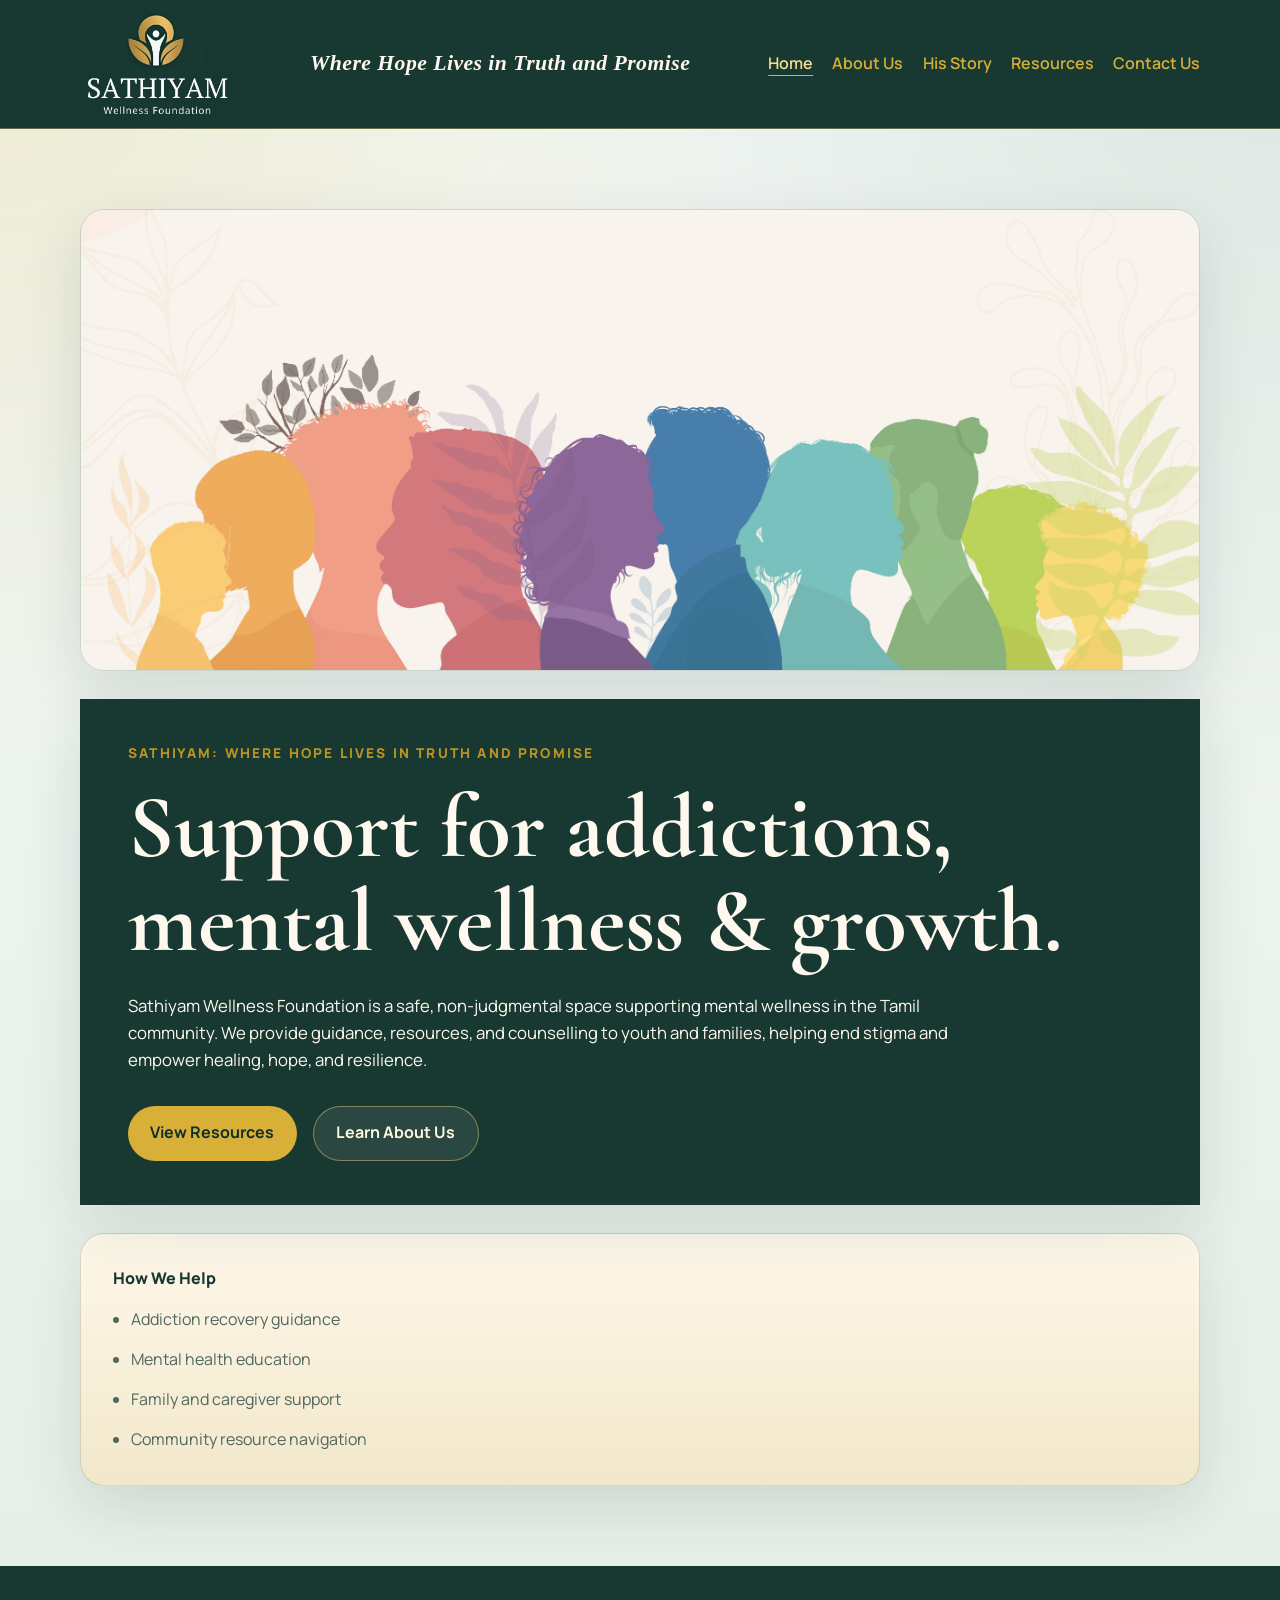
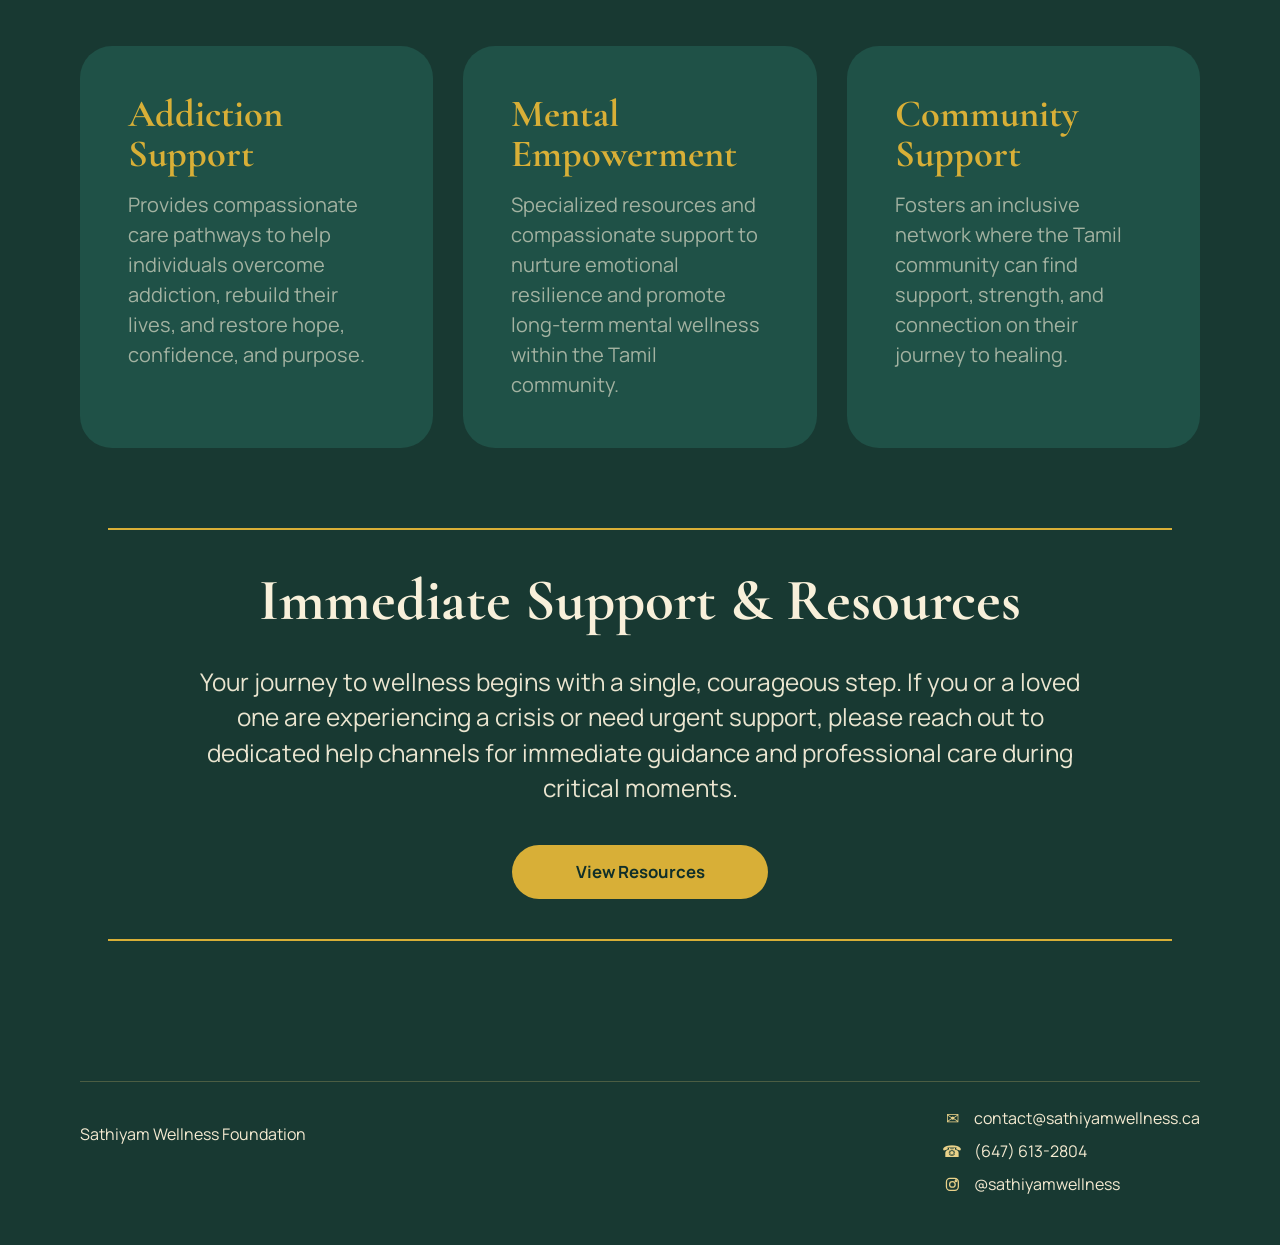
==== commit 6a7c4e00: "Title Changes etc." ====
--- a/index.html
+++ b/index.html
@@ -44,7 +44,7 @@
 
         <div class="hero-copy home-copy-block">
           <p class="eyebrow">Sathiyam: Where Hope Lives in Truth and Promise</p>
-          <h1>Support for mental wellness.</h1>
+          <h1>Support for addictions, mental wellness & growth.</h1>
           <p class="hero-text">
             Sathiyam Wellness Foundation is a safe, non-judgmental space supporting mental wellness in the Tamil community. We provide guidance, resources, and counselling to youth and families, helping end stigma and empower healing, hope, and resilience.
           </p>
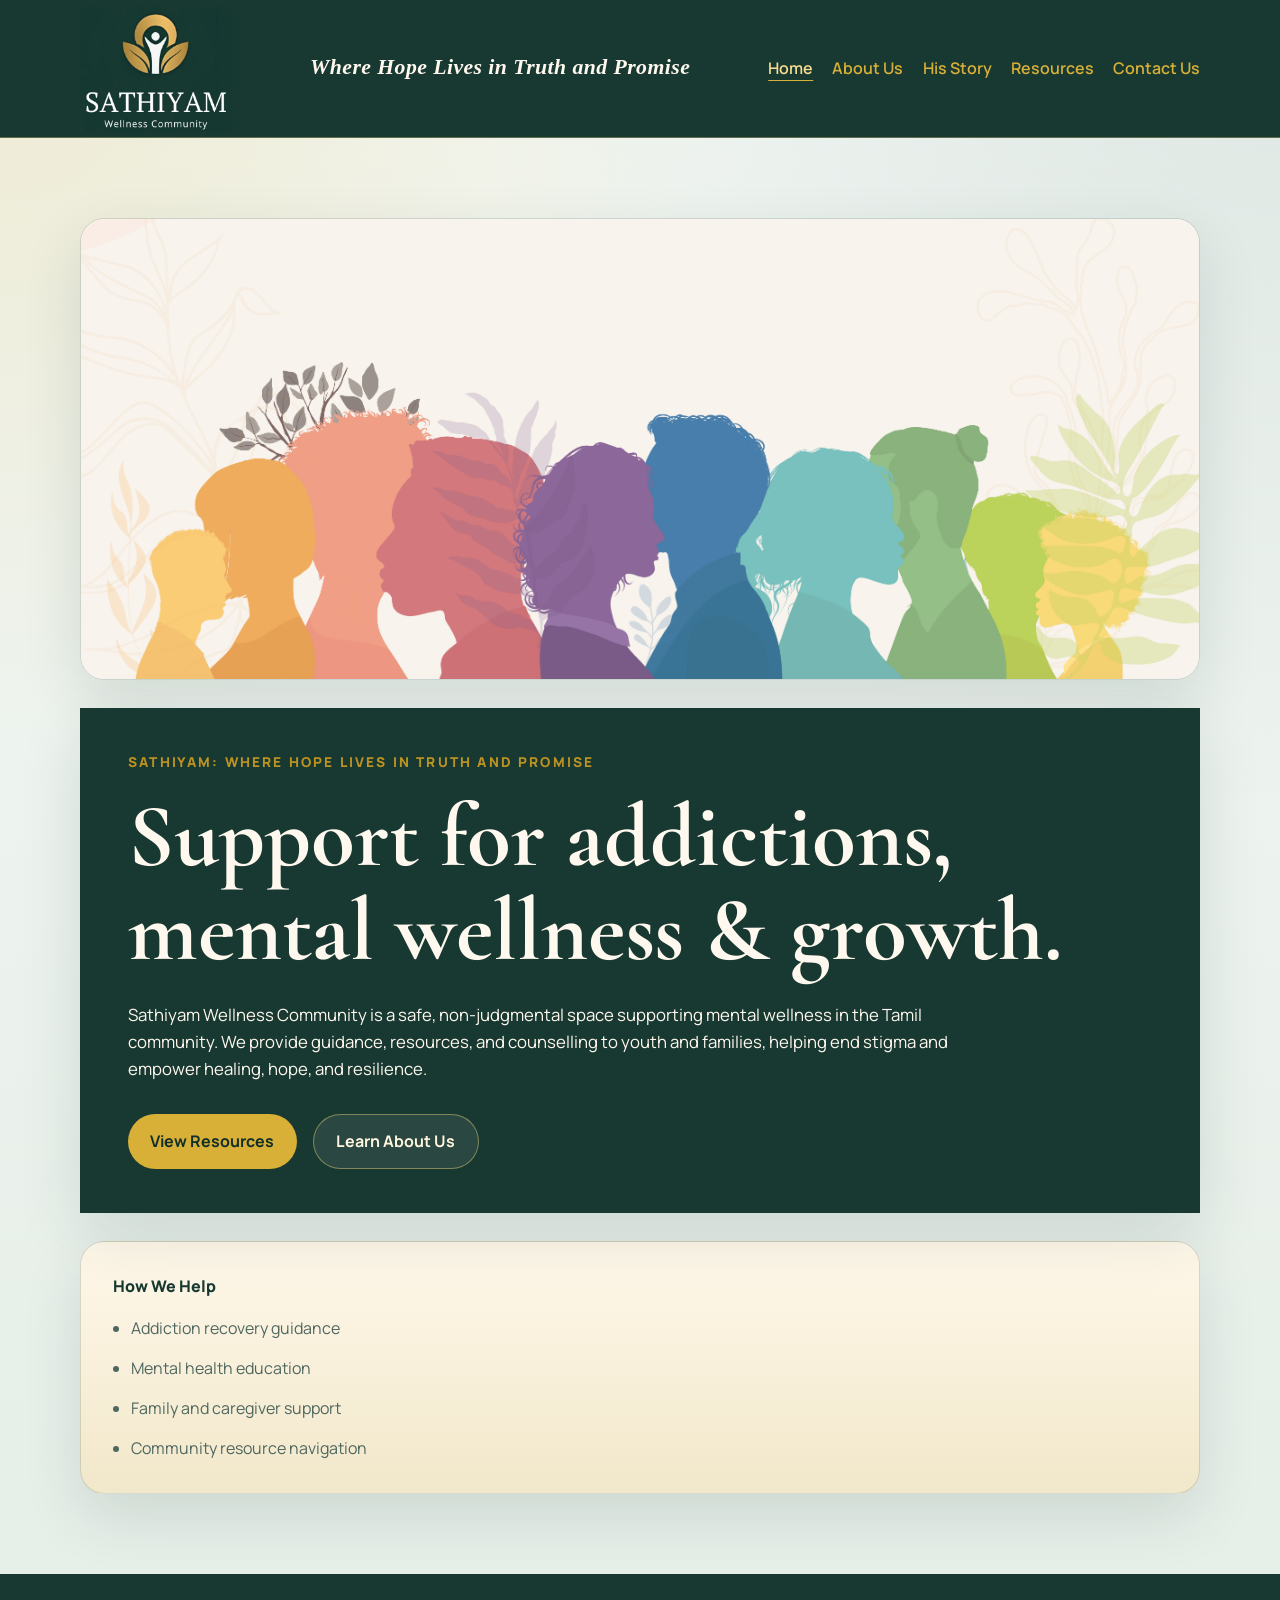
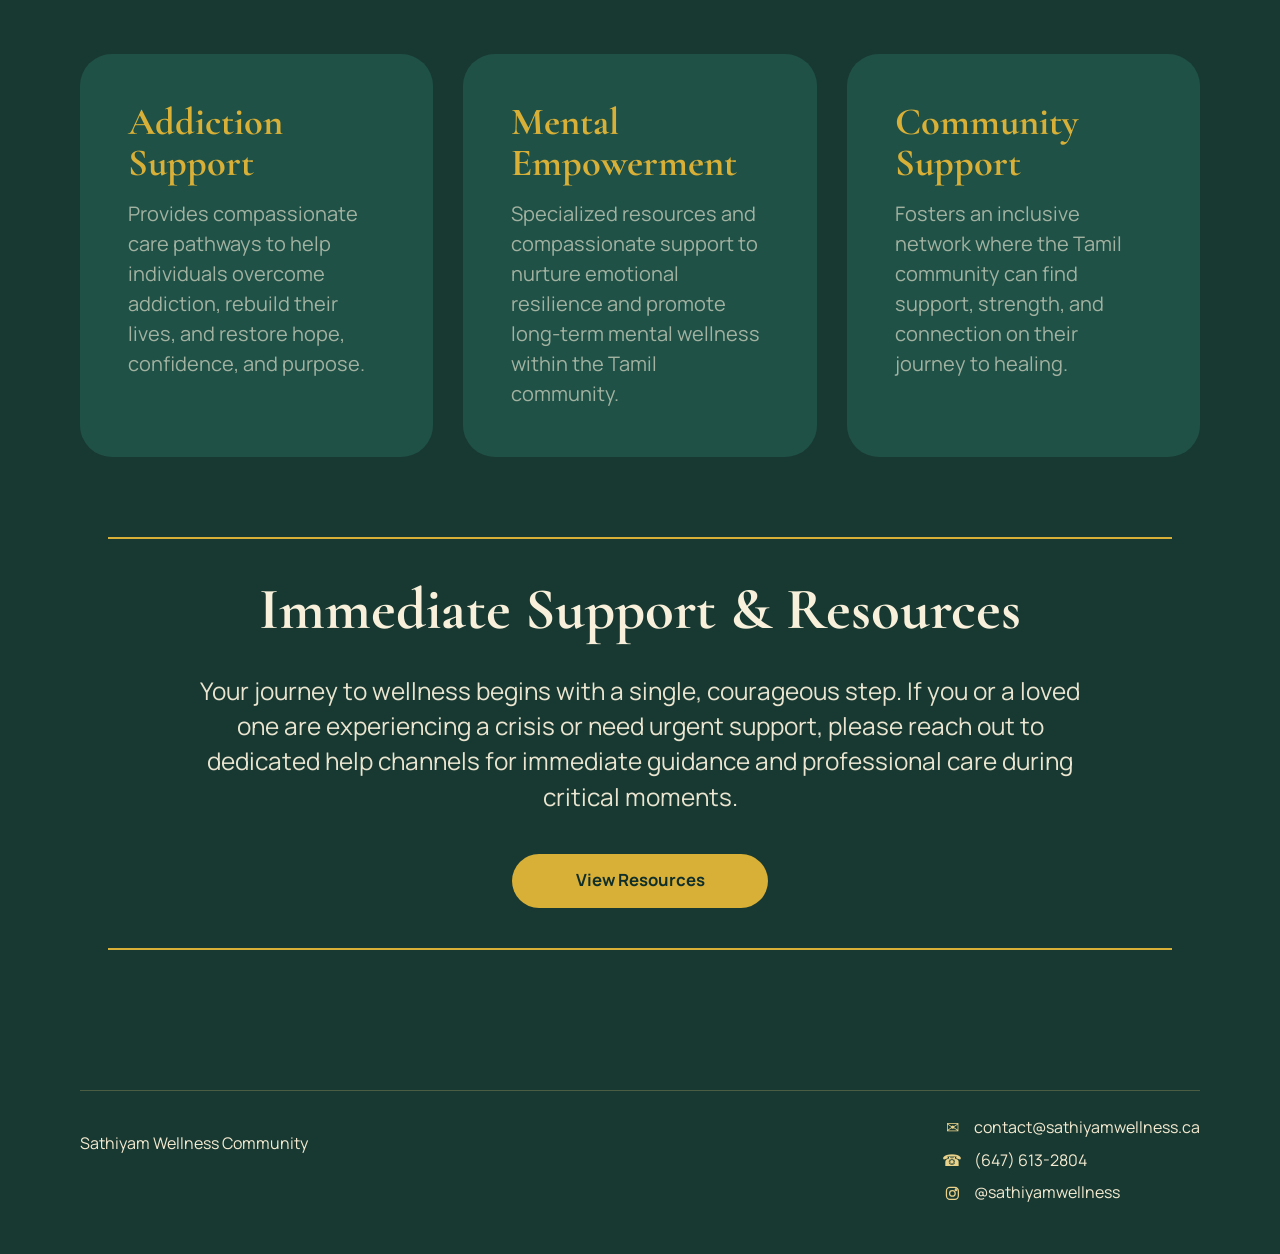
==== commit 53c87247: "Changed name to Sathiyam Wellness Community" ====
--- a/index.html
+++ b/index.html
@@ -3,10 +3,10 @@
 <head>
   <meta charset="UTF-8">
   <meta name="viewport" content="width=device-width, initial-scale=1.0">
-  <title>Sathiyam Wellness Foundation</title>
+  <title>Sathiyam Wellness Community</title>
   <meta
     name="description"
-    content="Sathiyam Wellness Foundation is a not-for-profit resource hub for addiction and mental health support, education, and community connection."
+    content="Sathiyam Wellness Community is a not-for-profit resource hub for addiction and mental health support, education, and community connection."
   >
   <link rel="preconnect" href="https://fonts.googleapis.com">
   <link rel="preconnect" href="https://fonts.gstatic.com" crossorigin>
@@ -21,7 +21,7 @@
     <div class="container">
       <nav class="topbar" aria-label="Primary">
         <a class="brand" href="index.html">
-          <img class="brand-mark" src="logo_green_bg_crop.jpg" alt="Sathiyam Wellness Foundation logo">
+          <img class="brand-mark" src="logo_comm_green_bg_crop.jpg" alt="Sathiyam Wellness Community logo">
         </a>
         <p class="site-motto">Where Hope Lives in Truth and Promise</p>
         <div class="nav-links">
@@ -39,14 +39,14 @@
     <section class="hero">
       <div class="container home-flow">
         <div class="home-banner" aria-label="Featured image area">
-          <img class="home-banner-image" src="home_page.jpg" alt="Sathiyam Wellness Foundation home page featured image">
+          <img class="home-banner-image" src="home_page.jpg" alt="Sathiyam Wellness Community home page featured image">
         </div>
 
         <div class="hero-copy home-copy-block">
           <p class="eyebrow">Sathiyam: Where Hope Lives in Truth and Promise</p>
           <h1>Support for addictions, mental wellness & growth.</h1>
           <p class="hero-text">
-            Sathiyam Wellness Foundation is a safe, non-judgmental space supporting mental wellness in the Tamil community. We provide guidance, resources, and counselling to youth and families, helping end stigma and empower healing, hope, and resilience.
+            Sathiyam Wellness Community is a safe, non-judgmental space supporting mental wellness in the Tamil community. We provide guidance, resources, and counselling to youth and families, helping end stigma and empower healing, hope, and resilience.
           </p>
           <div class="hero-actions">
             <a class="button button-primary" href="resources.html">View Resources</a>
@@ -109,7 +109,7 @@
 
     <footer class="site-footer">
     <div class="container footer-content">
-      <p>Sathiyam Wellness Foundation</p>
+      <p>Sathiyam Wellness Community</p>
       <div class="footer-contact">
         <p><span aria-hidden="true">&#9993;</span> <a href="mailto:contact@sathiyamwellness.ca">contact@sathiyamwellness.ca</a></p>
         <p><span aria-hidden="true">&#9742;</span> <a href="tel:16476132804">(647) 613-2804</a></p>
